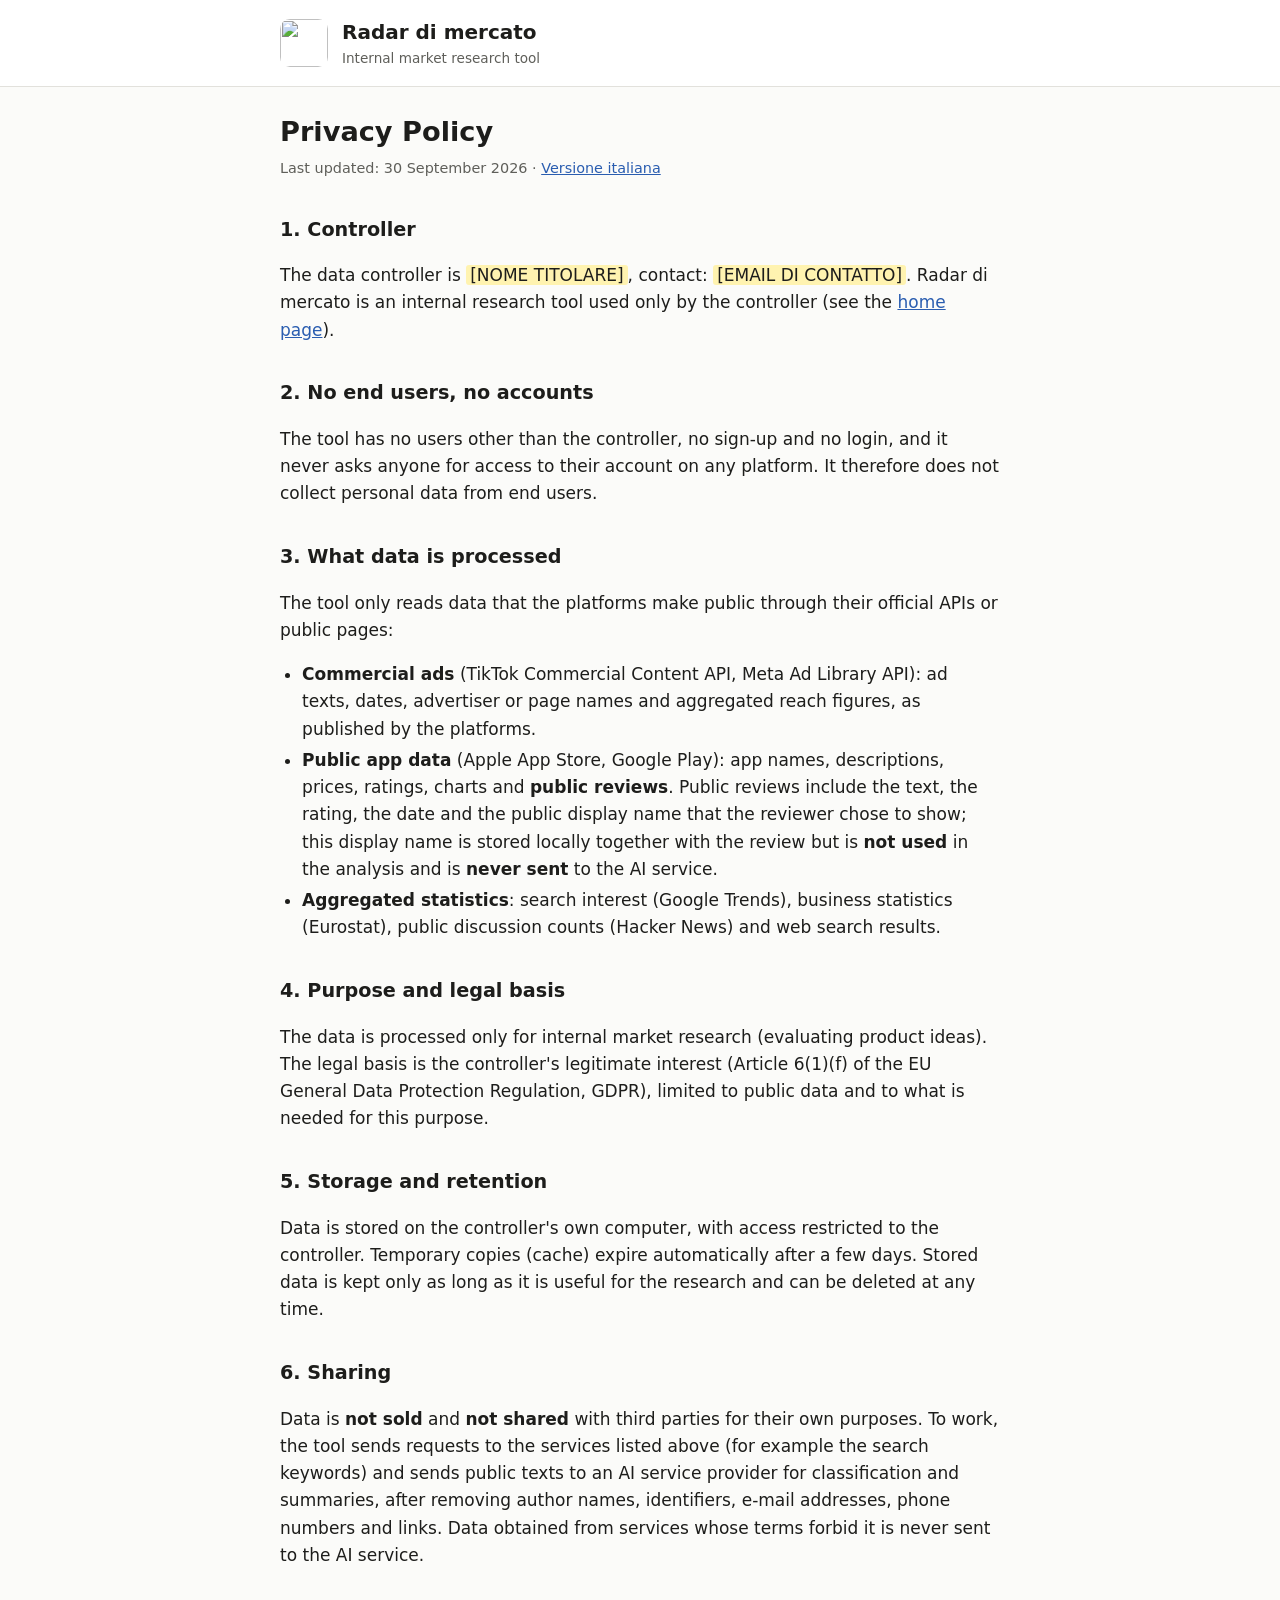
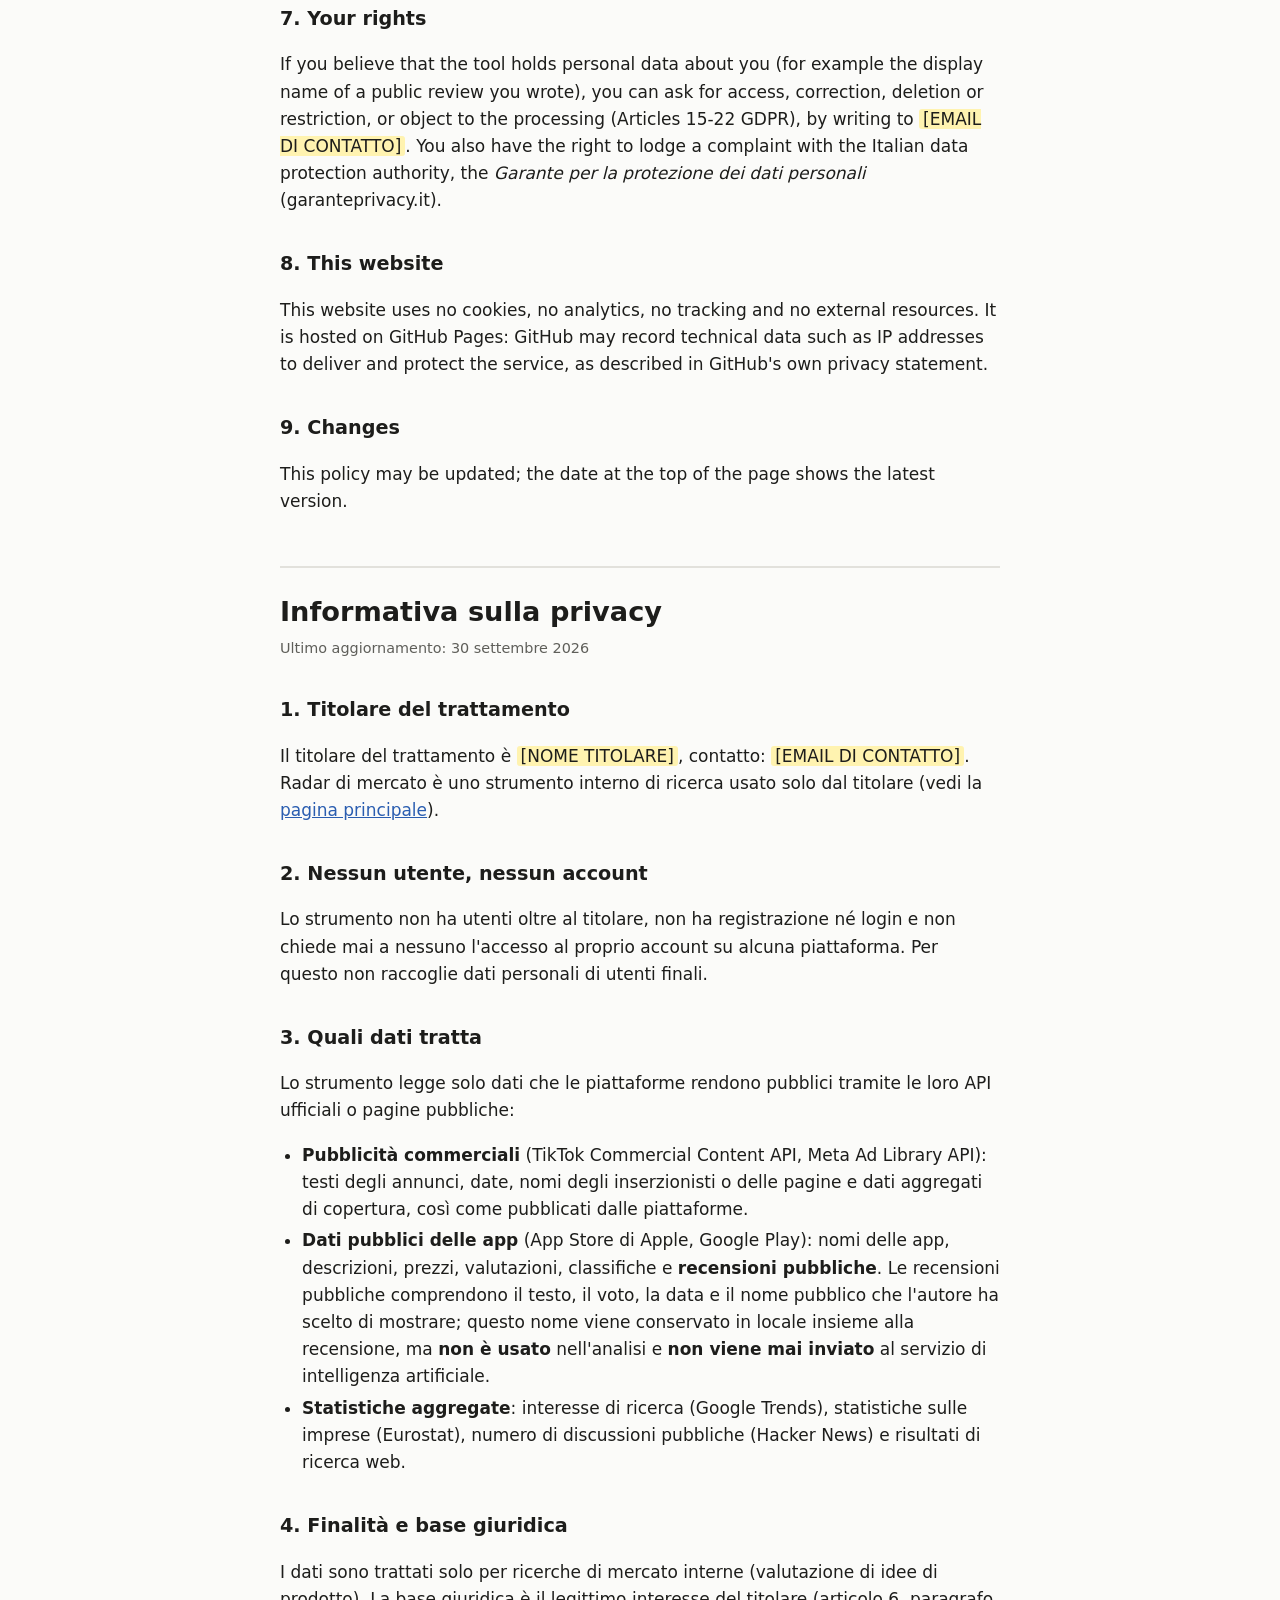
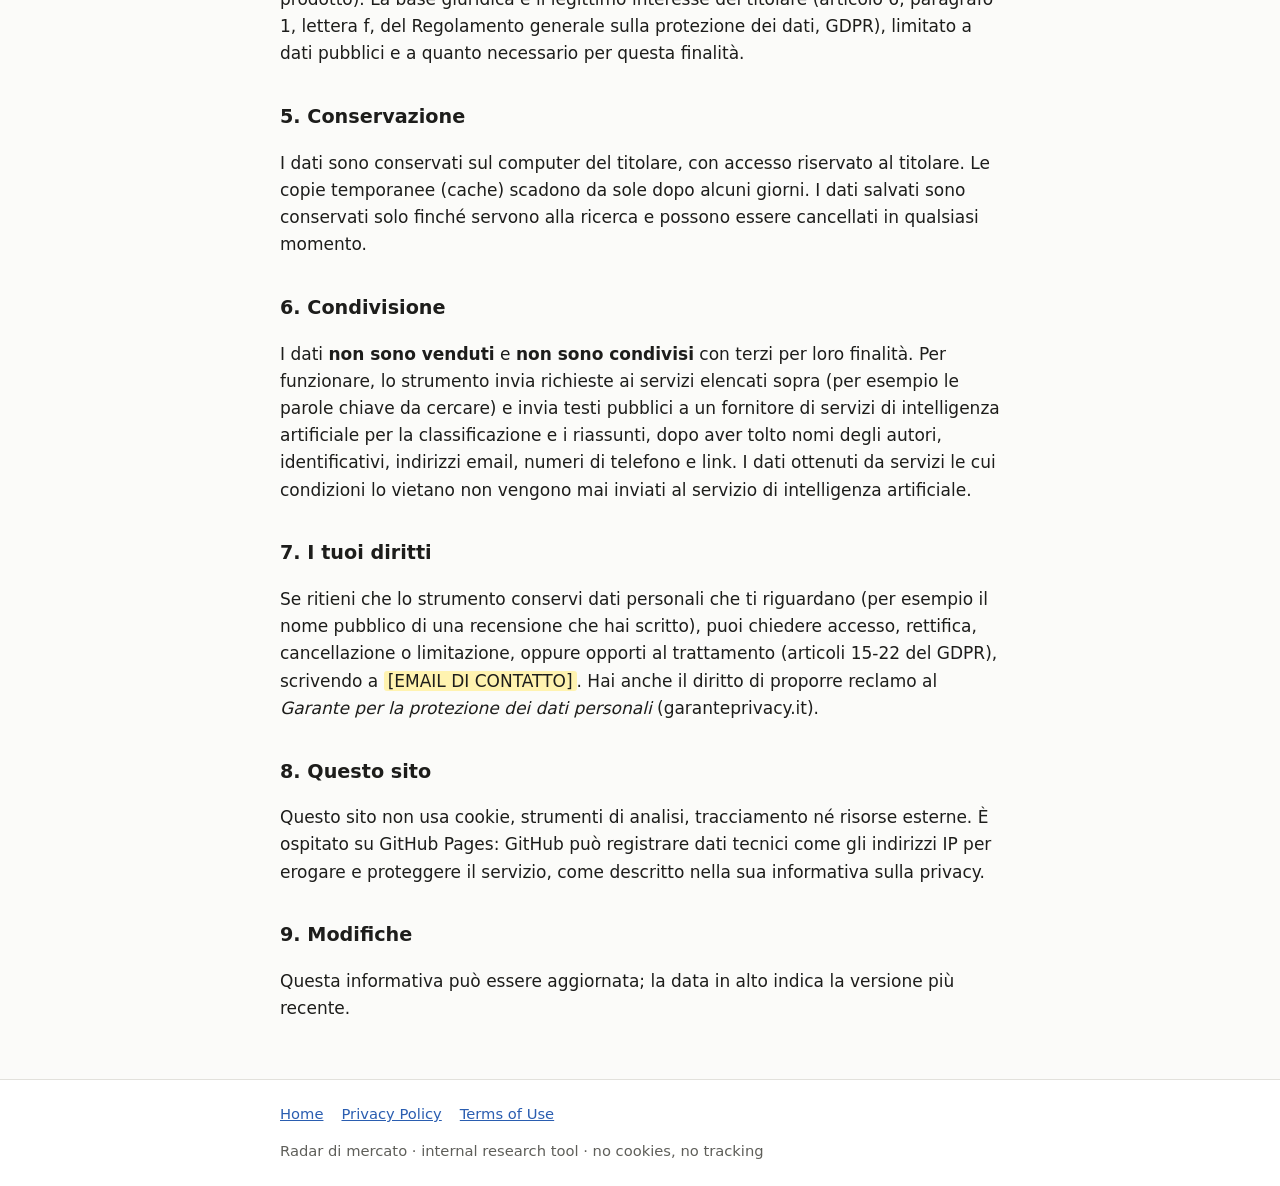
==== privacy.html @ 069d837d "Sito pubblico del progetto Radar di mercato Pagina del progetto, informativa sulla privacy e condizi" ====
<!doctype html>
<html lang="en">
<head>
<meta charset="utf-8">
<meta name="viewport" content="width=device-width, initial-scale=1">
<title>Privacy Policy · Radar di mercato</title>
<meta name="description" content="Privacy Policy of Radar di mercato, an internal market research tool.">
<link rel="stylesheet" href="style.css">
<link rel="icon" href="icon.png">
</head>
<body>
<header class="site">
  <div class="wrap">
    <img src="icon.png" alt="" width="48" height="48">
    <a class="name" href="index.html">Radar di mercato<span class="tag">Internal market research tool</span></a>
  </div>
</header>

<main class="wrap">
  <h1>Privacy Policy</h1>
  <p class="updated">Last updated: 30 September 2026 · <a href="#it">Versione italiana</a></p>

  <h2>1. Controller</h2>
  <p>The data controller is <span class="placeholder">[NOME TITOLARE]</span>, contact: <span class="placeholder">[EMAIL DI CONTATTO]</span>.
  Radar di mercato is an internal research tool used only by the controller (see the <a href="index.html">home page</a>).</p>

  <h2>2. No end users, no accounts</h2>
  <p>The tool has no users other than the controller, no sign-up and no login, and it never asks anyone for access to their
  account on any platform. It therefore does not collect personal data from end users.</p>

  <h2>3. What data is processed</h2>
  <p>The tool only reads data that the platforms make public through their official APIs or public pages:</p>
  <ul>
    <li><strong>Commercial ads</strong> (TikTok Commercial Content API, Meta Ad Library API): ad texts, dates, advertiser or page
      names and aggregated reach figures, as published by the platforms.</li>
    <li><strong>Public app data</strong> (Apple App Store, Google Play): app names, descriptions, prices, ratings, charts and
      <strong>public reviews</strong>. Public reviews include the text, the rating, the date and the public display name that the
      reviewer chose to show; this display name is stored locally together with the review but is <strong>not used</strong> in the
      analysis and is <strong>never sent</strong> to the AI service.</li>
    <li><strong>Aggregated statistics</strong>: search interest (Google Trends), business statistics (Eurostat), public discussion
      counts (Hacker News) and web search results.</li>
  </ul>

  <h2>4. Purpose and legal basis</h2>
  <p>The data is processed only for internal market research (evaluating product ideas). The legal basis is the controller's
  legitimate interest (Article 6(1)(f) of the EU General Data Protection Regulation, GDPR), limited to public data and to what
  is needed for this purpose.</p>

  <h2>5. Storage and retention</h2>
  <p>Data is stored on the controller's own computer, with access restricted to the controller. Temporary copies (cache)
  expire automatically after a few days. Stored data is kept only as long as it is useful for the research and can be deleted
  at any time.</p>

  <h2>6. Sharing</h2>
  <p>Data is <strong>not sold</strong> and <strong>not shared</strong> with third parties for their own purposes. To work, the tool
  sends requests to the services listed above (for example the search keywords) and sends public texts to an AI service
  provider for classification and summaries, after removing author names, identifiers, e-mail addresses, phone numbers and
  links. Data obtained from services whose terms forbid it is never sent to the AI service.</p>

  <h2>7. Your rights</h2>
  <p>If you believe that the tool holds personal data about you (for example the display name of a public review you wrote),
  you can ask for access, correction, deletion or restriction, or object to the processing (Articles 15-22 GDPR), by writing to
  <span class="placeholder">[EMAIL DI CONTATTO]</span>. You also have the right to lodge a complaint with the Italian data
  protection authority, the <em>Garante per la protezione dei dati personali</em> (garanteprivacy.it).</p>

  <h2>8. This website</h2>
  <p>This website uses no cookies, no analytics, no tracking and no external resources. It is hosted on GitHub Pages: GitHub may
  record technical data such as IP addresses to deliver and protect the service, as described in GitHub's own privacy statement.</p>

  <h2>9. Changes</h2>
  <p>This policy may be updated; the date at the top of the page shows the latest version.</p>

  <section class="lang" id="it" lang="it">
    <h1>Informativa sulla privacy</h1>
    <p class="updated">Ultimo aggiornamento: 30 settembre 2026</p>

    <h2>1. Titolare del trattamento</h2>
    <p>Il titolare del trattamento è <span class="placeholder">[NOME TITOLARE]</span>, contatto: <span class="placeholder">[EMAIL DI CONTATTO]</span>.
    Radar di mercato è uno strumento interno di ricerca usato solo dal titolare (vedi la <a href="index.html#it">pagina principale</a>).</p>

    <h2>2. Nessun utente, nessun account</h2>
    <p>Lo strumento non ha utenti oltre al titolare, non ha registrazione né login e non chiede mai a nessuno l'accesso al proprio
    account su alcuna piattaforma. Per questo non raccoglie dati personali di utenti finali.</p>

    <h2>3. Quali dati tratta</h2>
    <p>Lo strumento legge solo dati che le piattaforme rendono pubblici tramite le loro API ufficiali o pagine pubbliche:</p>
    <ul>
      <li><strong>Pubblicità commerciali</strong> (TikTok Commercial Content API, Meta Ad Library API): testi degli annunci, date,
        nomi degli inserzionisti o delle pagine e dati aggregati di copertura, così come pubblicati dalle piattaforme.</li>
      <li><strong>Dati pubblici delle app</strong> (App Store di Apple, Google Play): nomi delle app, descrizioni, prezzi, valutazioni,
        classifiche e <strong>recensioni pubbliche</strong>. Le recensioni pubbliche comprendono il testo, il voto, la data e il nome
        pubblico che l'autore ha scelto di mostrare; questo nome viene conservato in locale insieme alla recensione, ma <strong>non
        è usato</strong> nell'analisi e <strong>non viene mai inviato</strong> al servizio di intelligenza artificiale.</li>
      <li><strong>Statistiche aggregate</strong>: interesse di ricerca (Google Trends), statistiche sulle imprese (Eurostat), numero di
        discussioni pubbliche (Hacker News) e risultati di ricerca web.</li>
    </ul>

    <h2>4. Finalità e base giuridica</h2>
    <p>I dati sono trattati solo per ricerche di mercato interne (valutazione di idee di prodotto). La base giuridica è il legittimo
    interesse del titolare (articolo 6, paragrafo 1, lettera f, del Regolamento generale sulla protezione dei dati, GDPR), limitato
    a dati pubblici e a quanto necessario per questa finalità.</p>

    <h2>5. Conservazione</h2>
    <p>I dati sono conservati sul computer del titolare, con accesso riservato al titolare. Le copie temporanee (cache) scadono da
    sole dopo alcuni giorni. I dati salvati sono conservati solo finché servono alla ricerca e possono essere cancellati in
    qualsiasi momento.</p>

    <h2>6. Condivisione</h2>
    <p>I dati <strong>non sono venduti</strong> e <strong>non sono condivisi</strong> con terzi per loro finalità. Per funzionare,
    lo strumento invia richieste ai servizi elencati sopra (per esempio le parole chiave da cercare) e invia testi pubblici a un
    fornitore di servizi di intelligenza artificiale per la classificazione e i riassunti, dopo aver tolto nomi degli autori,
    identificativi, indirizzi email, numeri di telefono e link. I dati ottenuti da servizi le cui condizioni lo vietano non vengono
    mai inviati al servizio di intelligenza artificiale.</p>

    <h2>7. I tuoi diritti</h2>
    <p>Se ritieni che lo strumento conservi dati personali che ti riguardano (per esempio il nome pubblico di una recensione che hai
    scritto), puoi chiedere accesso, rettifica, cancellazione o limitazione, oppure opporti al trattamento (articoli 15-22 del
    GDPR), scrivendo a <span class="placeholder">[EMAIL DI CONTATTO]</span>. Hai anche il diritto di proporre reclamo al
    <em>Garante per la protezione dei dati personali</em> (garanteprivacy.it).</p>

    <h2>8. Questo sito</h2>
    <p>Questo sito non usa cookie, strumenti di analisi, tracciamento né risorse esterne. È ospitato su GitHub Pages: GitHub può
    registrare dati tecnici come gli indirizzi IP per erogare e proteggere il servizio, come descritto nella sua informativa sulla privacy.</p>

    <h2>9. Modifiche</h2>
    <p>Questa informativa può essere aggiornata; la data in alto indica la versione più recente.</p>
  </section>
</main>

<footer class="site">
  <div class="wrap">
    <nav><a href="index.html">Home</a><a href="privacy.html">Privacy Policy</a><a href="terms.html">Terms of Use</a></nav>
    <p>Radar di mercato · internal research tool · no cookies, no tracking</p>
  </div>
</footer>
</body>
</html>
---- style.css ----
/* Radar di mercato: foglio di stile unico, nessuna risorsa esterna */
:root {
  --text: #1d1d1b;
  --muted: #5f5f5a;
  --bg: #fbfbf9;
  --card: #ffffff;
  --line: #e2e1dc;
  --accent: #2a5db0;
}
@media (prefers-color-scheme: dark) {
  :root {
    --text: #ecebe6;
    --muted: #a9a8a1;
    --bg: #161615;
    --card: #1f1f1d;
    --line: #34332f;
    --accent: #8db3f0;
  }
}
* { box-sizing: border-box; }
html { -webkit-text-size-adjust: 100%; }
body {
  margin: 0;
  background: var(--bg);
  color: var(--text);
  font: 17px/1.6 system-ui, -apple-system, "Segoe UI", Roboto, "Helvetica Neue", Arial, sans-serif;
}
a { color: var(--accent); }
.wrap { max-width: 760px; margin: 0 auto; padding: 0 20px; }
header.site { border-bottom: 1px solid var(--line); background: var(--card); }
header.site .wrap { display: flex; align-items: center; gap: 14px; padding-top: 16px; padding-bottom: 16px; }
header.site img { width: 48px; height: 48px; border-radius: 10px; flex: none; }
header.site .name { font-size: 1.25rem; font-weight: 700; text-decoration: none; color: var(--text); }
header.site .tag { display: block; font-size: .85rem; color: var(--muted); font-weight: 400; }
main.wrap { padding-top: 28px; padding-bottom: 40px; }
h1 { font-size: 1.7rem; line-height: 1.25; margin: 0 0 .3em; }
h2 { font-size: 1.2rem; margin: 1.8em 0 .4em; }
.updated { color: var(--muted); font-size: .9rem; margin: 0 0 1.6em; }
.lang { margin-top: 3em; padding-top: 1.6em; border-top: 2px solid var(--line); }
.note { background: var(--card); border: 1px solid var(--line); border-radius: 10px; padding: 14px 16px; }
.placeholder { background: #fff3b0; color: #1d1d1b; padding: 0 4px; border-radius: 3px; }
ul { padding-left: 1.3em; }
li { margin: .25em 0; }
footer.site { border-top: 1px solid var(--line); background: var(--card); font-size: .92rem; }
footer.site .wrap { padding-top: 18px; padding-bottom: 24px; }
footer.site nav a { margin-right: 18px; display: inline-block; padding: 4px 0; }
footer.site p { color: var(--muted); margin: .6em 0 0; }
@media (max-width: 480px) {
  body { font-size: 16px; }
  h1 { font-size: 1.45rem; }
}
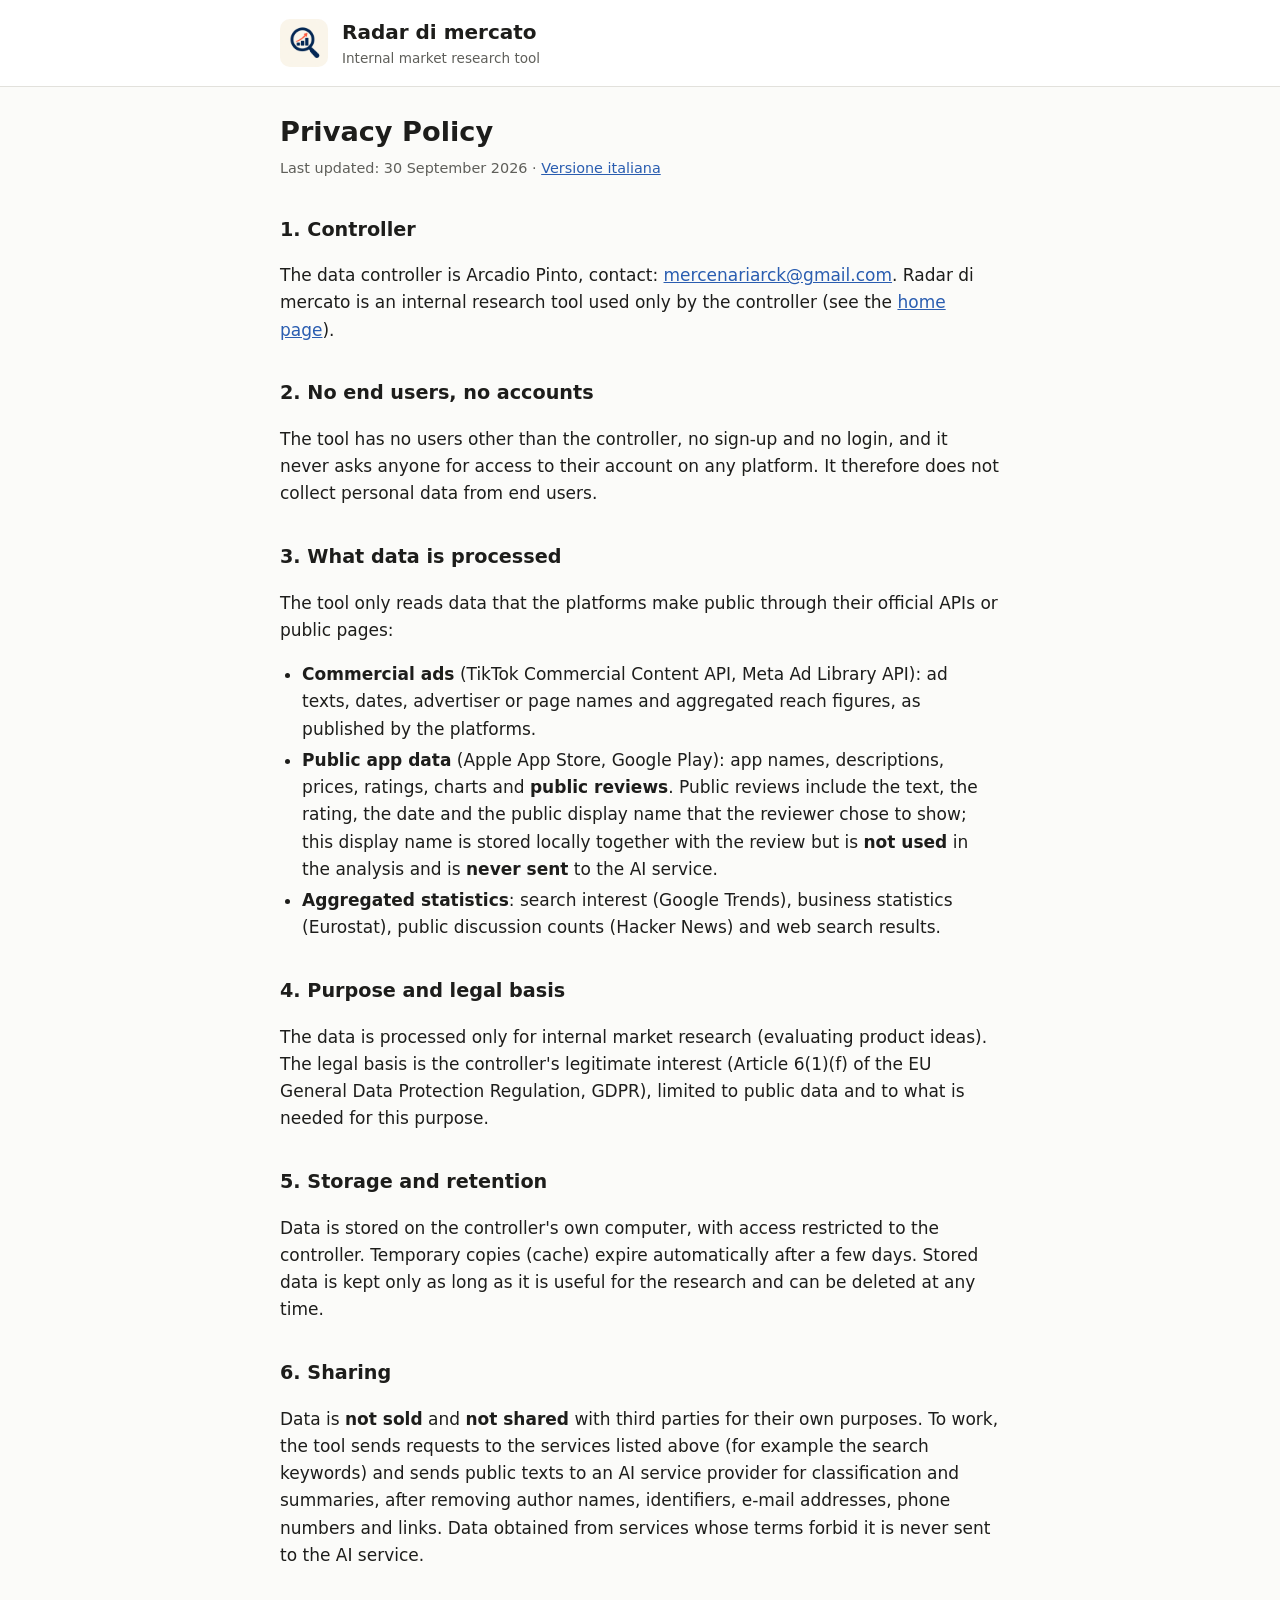
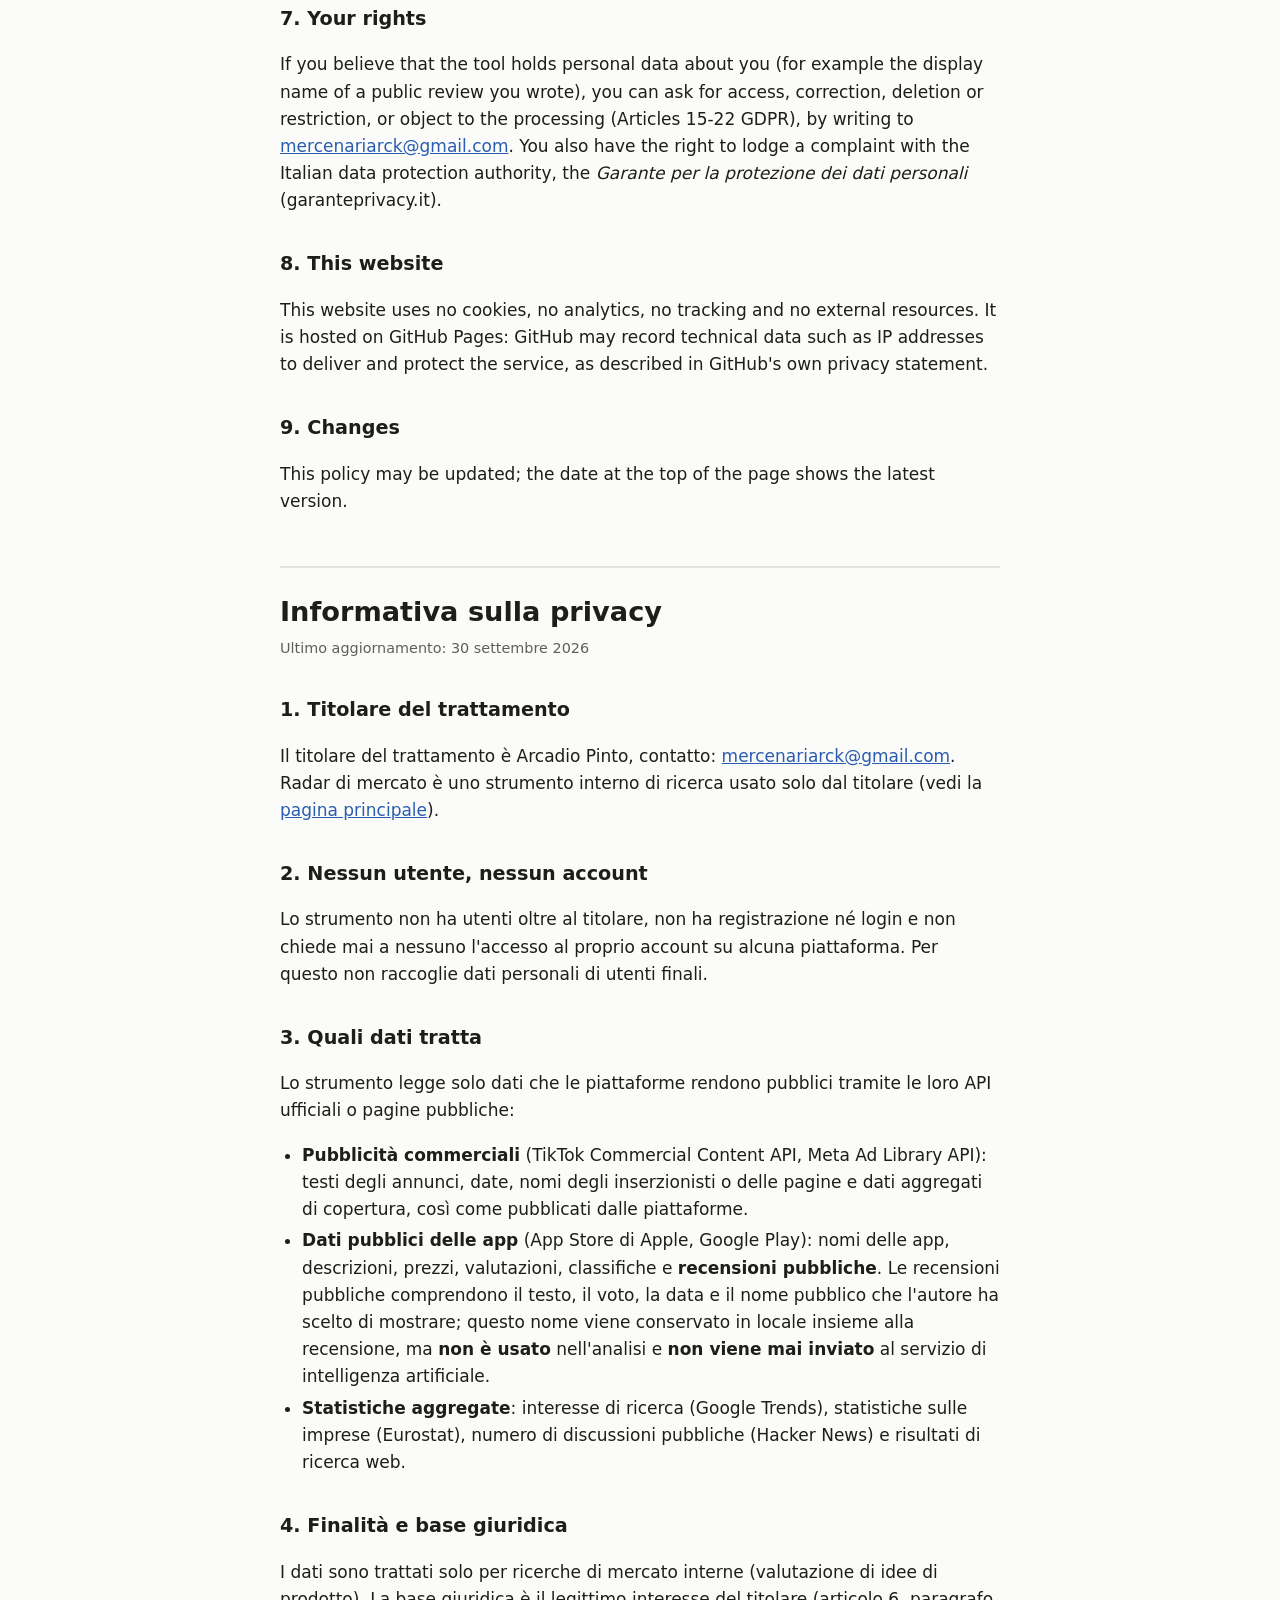
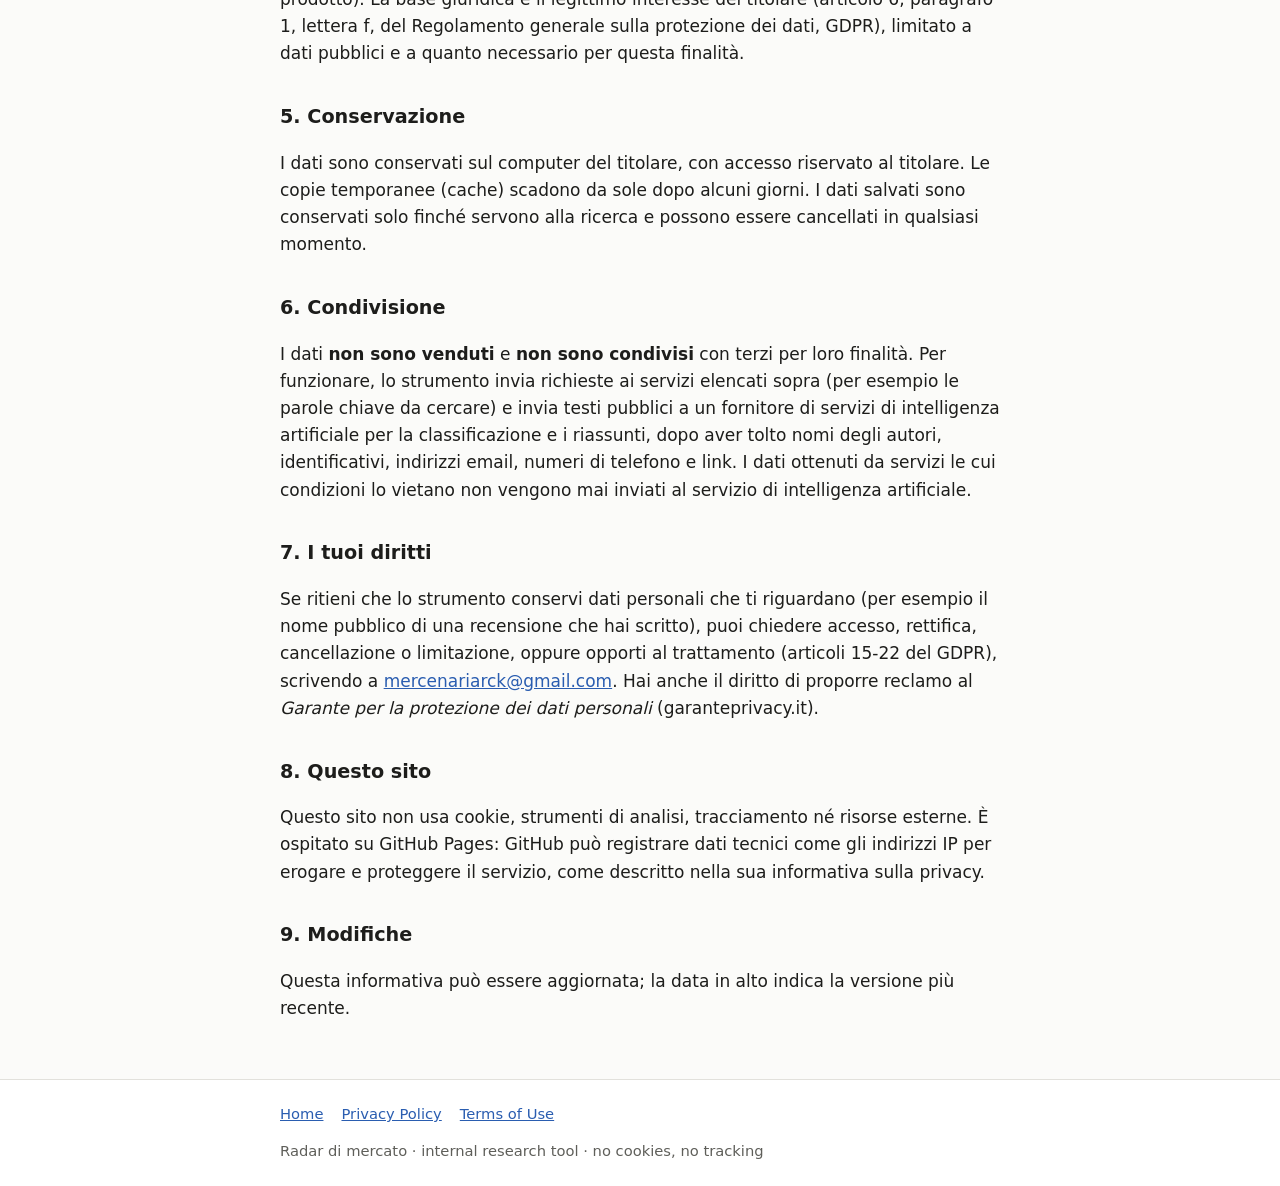
==== commit 8edaadcd: "Titolare, contatto e icona Co-Authored-By: Claude Opus 5.5 (1M context) <noreply@anthropic.com>" ====
--- a/privacy.html
+++ b/privacy.html
@@ -21,7 +21,7 @@
   <p class="updated">Last updated: 30 September 2026 · <a href="#it">Versione italiana</a></p>
 
   <h2>1. Controller</h2>
-  <p>The data controller is <span class="placeholder">[NOME TITOLARE]</span>, contact: <span class="placeholder">[EMAIL DI CONTATTO]</span>.
+  <p>The data controller is Arcadio Pinto, contact: <a href="mailto:mercenariarck@gmail.com">mercenariarck@gmail.com</a>.
   Radar di mercato is an internal research tool used only by the controller (see the <a href="index.html">home page</a>).</p>
 
   <h2>2. No end users, no accounts</h2>
@@ -60,7 +60,7 @@
   <h2>7. Your rights</h2>
   <p>If you believe that the tool holds personal data about you (for example the display name of a public review you wrote),
   you can ask for access, correction, deletion or restriction, or object to the processing (Articles 15-22 GDPR), by writing to
-  <span class="placeholder">[EMAIL DI CONTATTO]</span>. You also have the right to lodge a complaint with the Italian data
+  <a href="mailto:mercenariarck@gmail.com">mercenariarck@gmail.com</a>. You also have the right to lodge a complaint with the Italian data
   protection authority, the <em>Garante per la protezione dei dati personali</em> (garanteprivacy.it).</p>
 
   <h2>8. This website</h2>
@@ -75,7 +75,7 @@
     <p class="updated">Ultimo aggiornamento: 30 settembre 2026</p>
 
     <h2>1. Titolare del trattamento</h2>
-    <p>Il titolare del trattamento è <span class="placeholder">[NOME TITOLARE]</span>, contatto: <span class="placeholder">[EMAIL DI CONTATTO]</span>.
+    <p>Il titolare del trattamento è Arcadio Pinto, contatto: <a href="mailto:mercenariarck@gmail.com">mercenariarck@gmail.com</a>.
     Radar di mercato è uno strumento interno di ricerca usato solo dal titolare (vedi la <a href="index.html#it">pagina principale</a>).</p>
 
     <h2>2. Nessun utente, nessun account</h2>
@@ -115,7 +115,7 @@
     <h2>7. I tuoi diritti</h2>
     <p>Se ritieni che lo strumento conservi dati personali che ti riguardano (per esempio il nome pubblico di una recensione che hai
     scritto), puoi chiedere accesso, rettifica, cancellazione o limitazione, oppure opporti al trattamento (articoli 15-22 del
-    GDPR), scrivendo a <span class="placeholder">[EMAIL DI CONTATTO]</span>. Hai anche il diritto di proporre reclamo al
+    GDPR), scrivendo a <a href="mailto:mercenariarck@gmail.com">mercenariarck@gmail.com</a>. Hai anche il diritto di proporre reclamo al
     <em>Garante per la protezione dei dati personali</em> (garanteprivacy.it).</p>
 
     <h2>8. Questo sito</h2>
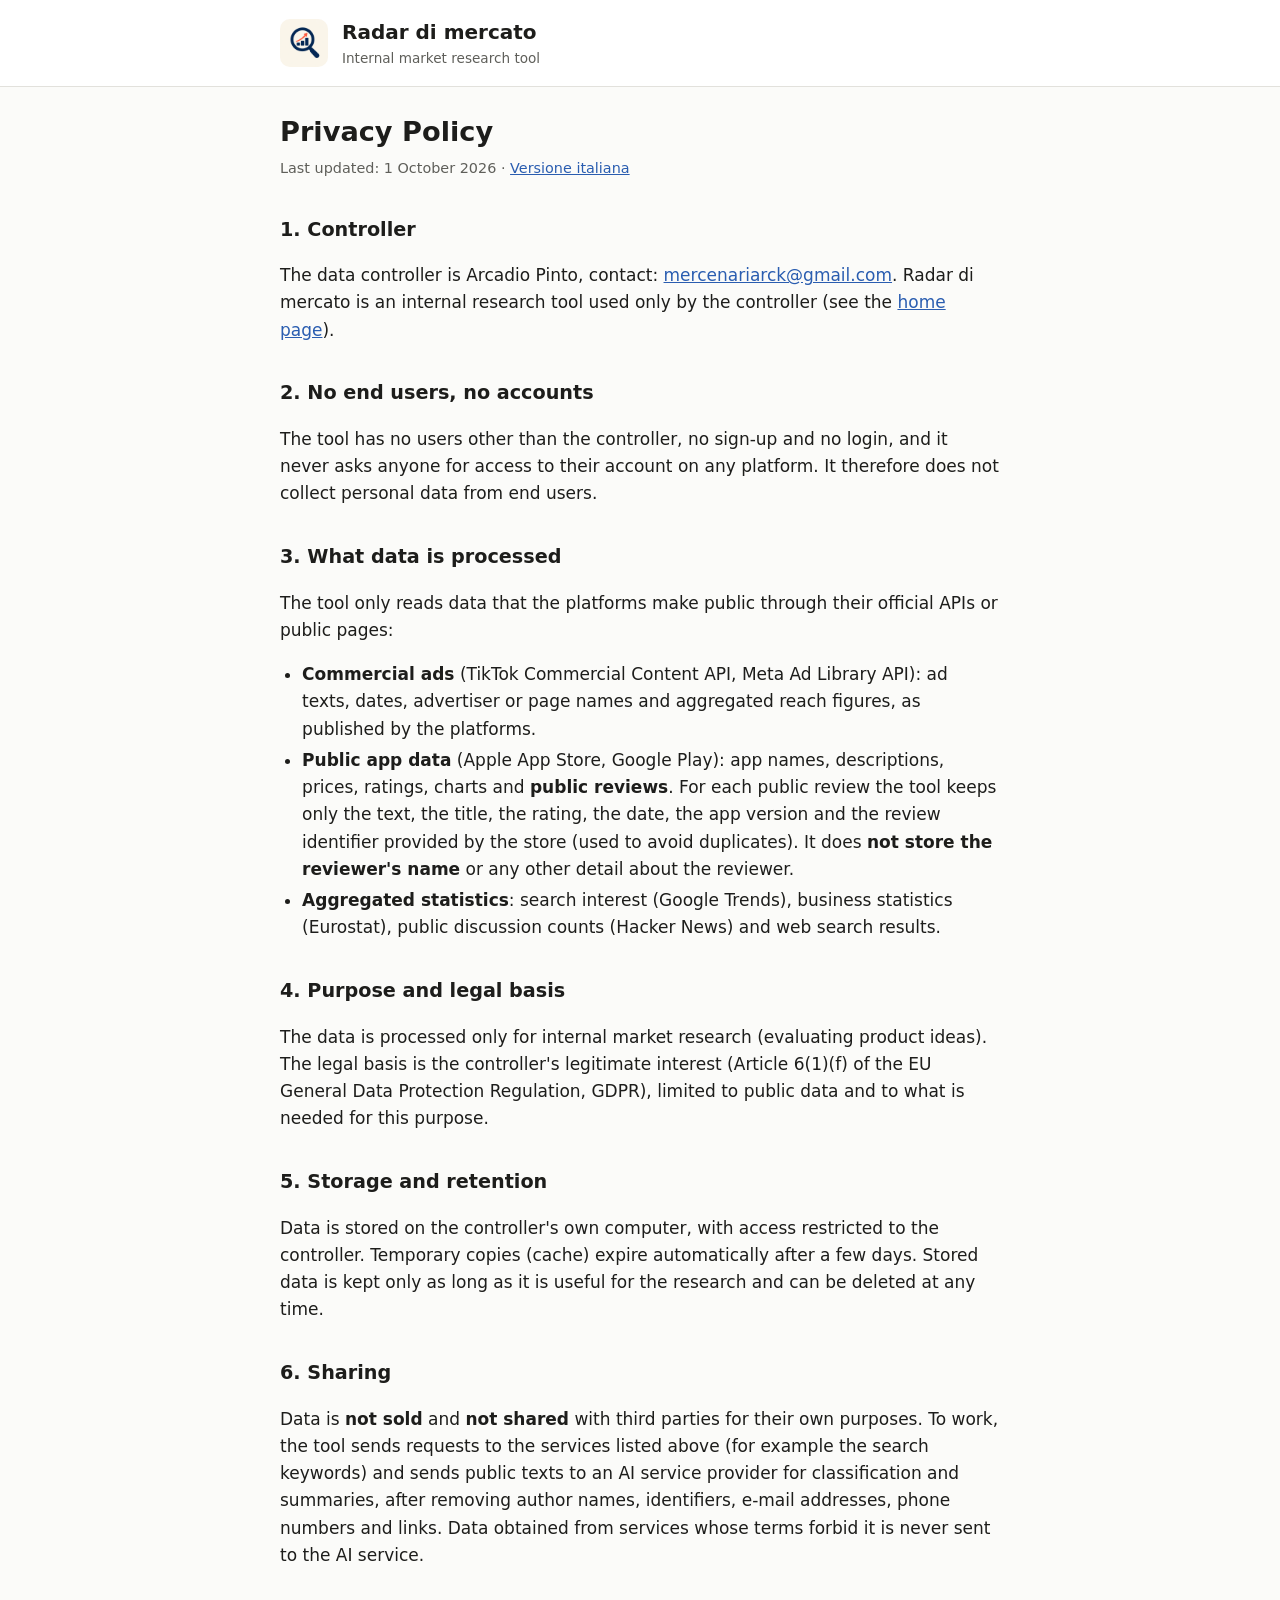
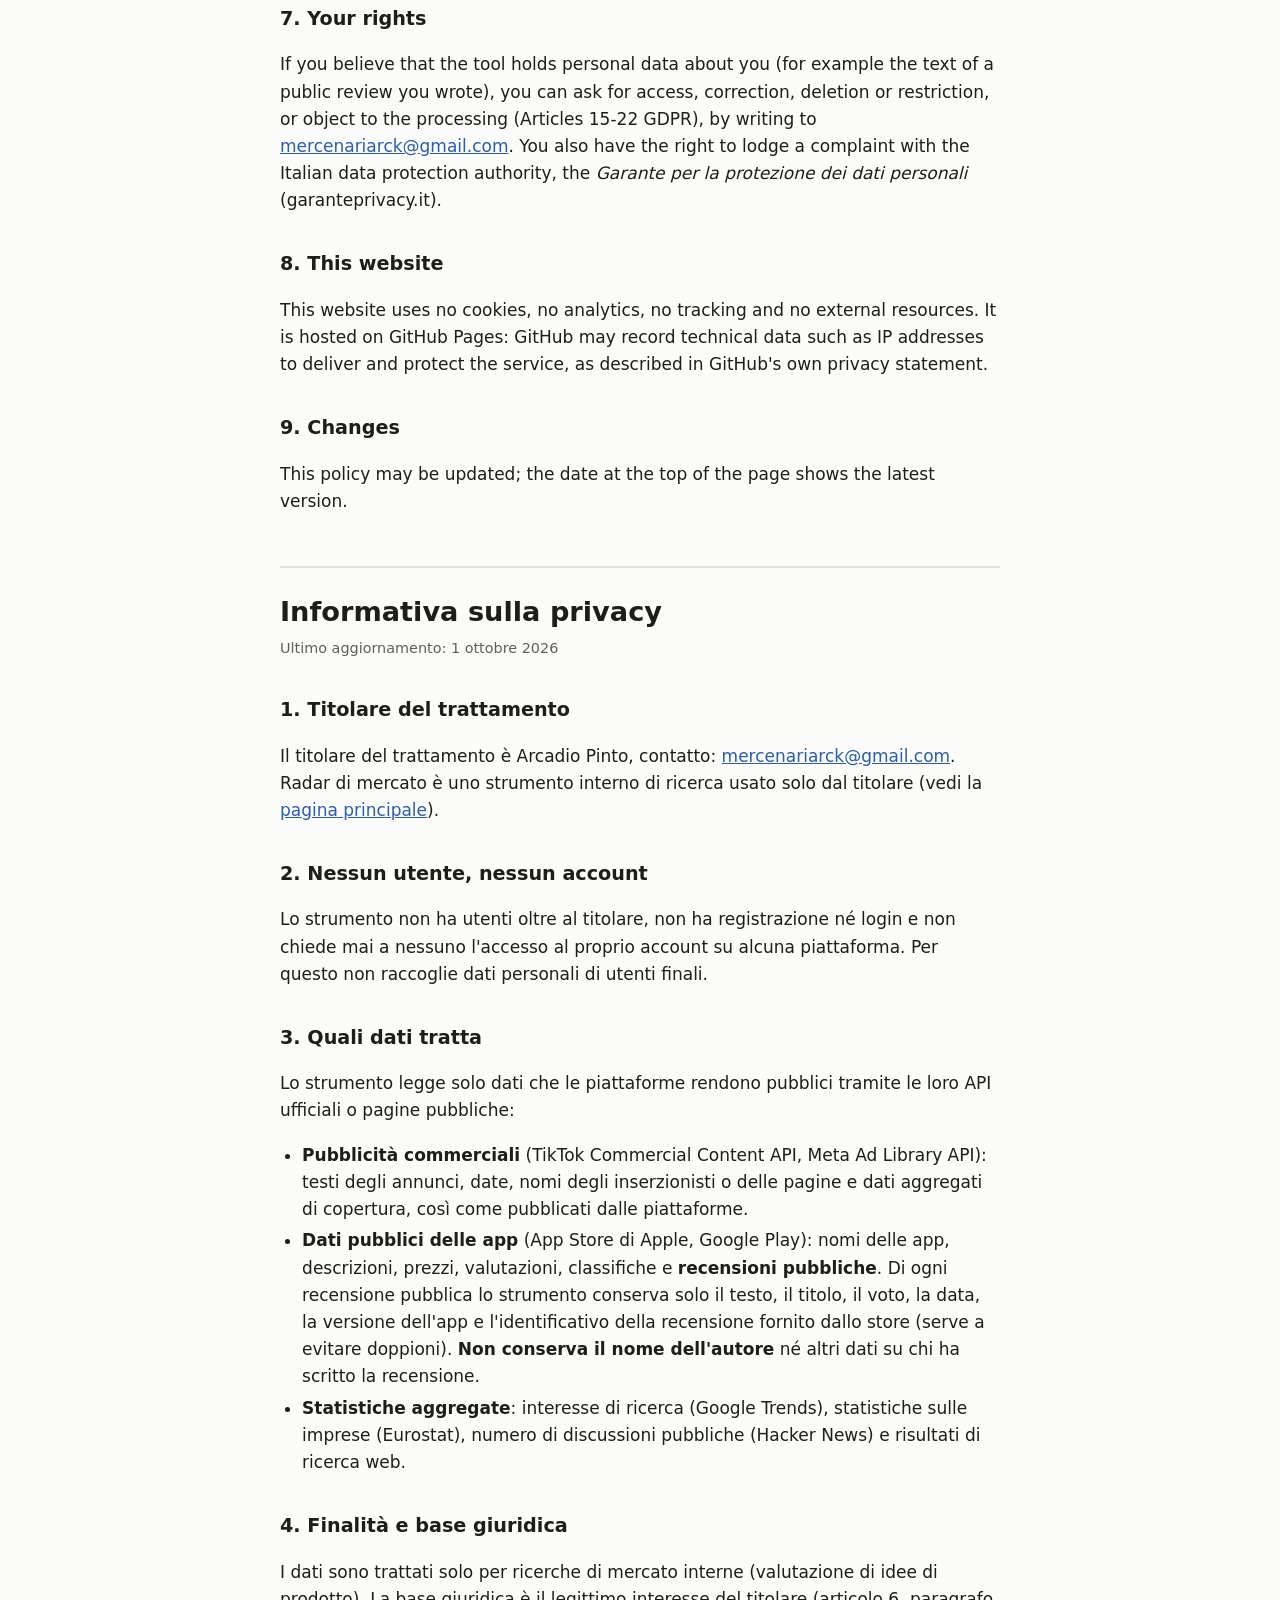
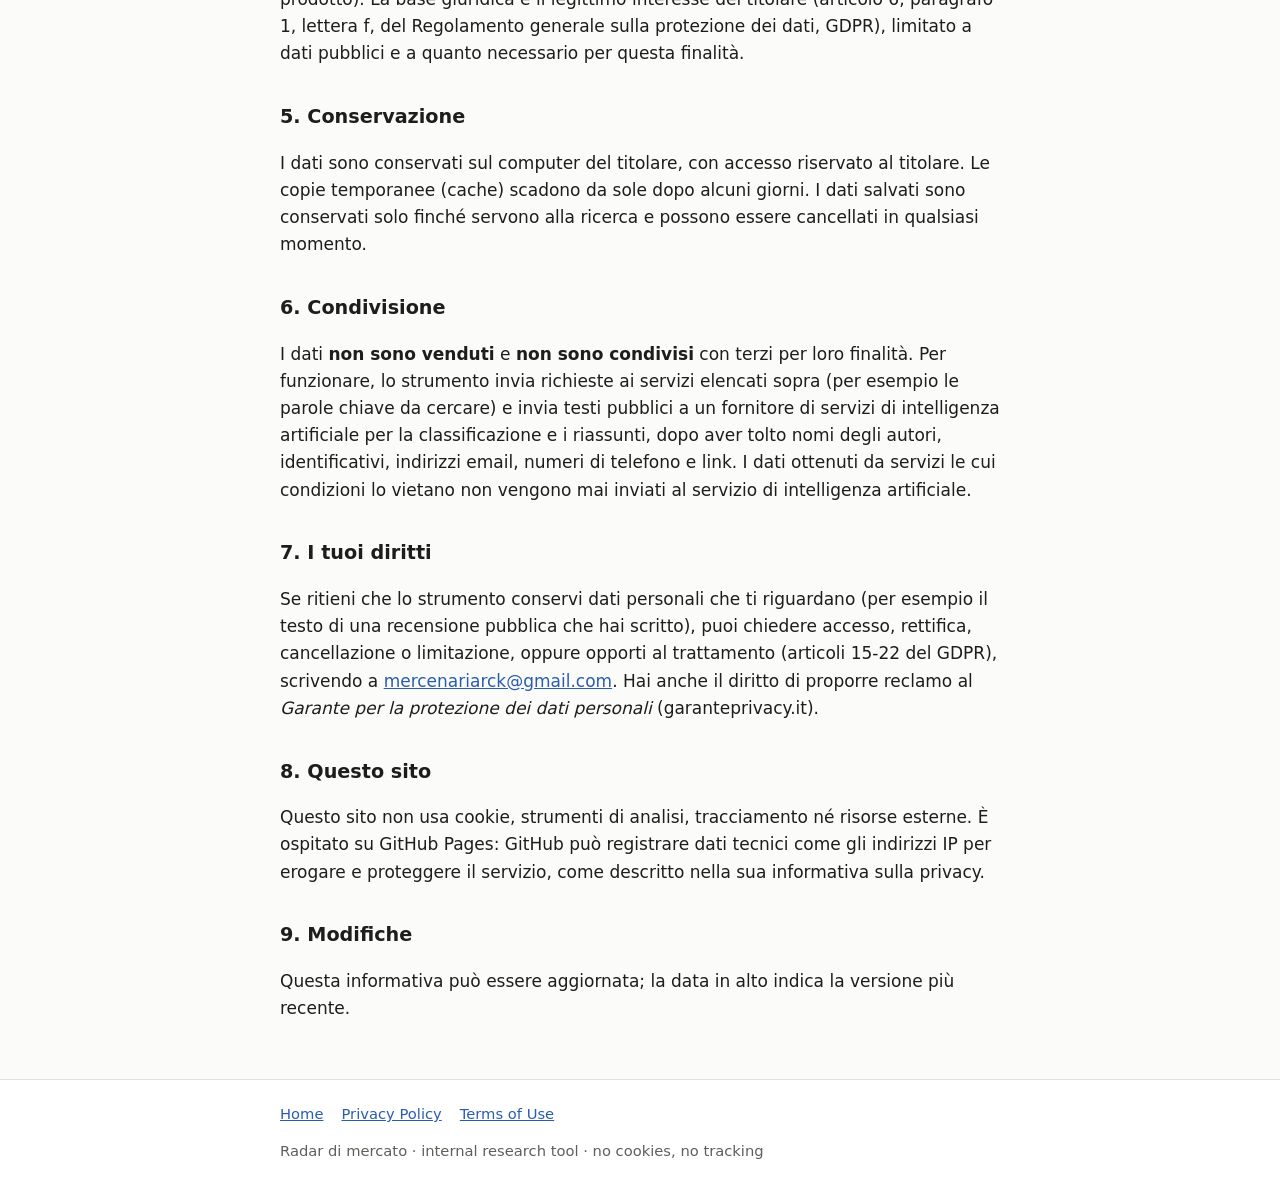
==== commit 304f59ed: "Privacy: il nome dell'autore delle recensioni non viene più conservato Co-Authored-By: Claude Opus 5" ====
--- a/privacy.html
+++ b/privacy.html
@@ -18,7 +18,7 @@
 
 <main class="wrap">
   <h1>Privacy Policy</h1>
-  <p class="updated">Last updated: 30 September 2026 · <a href="#it">Versione italiana</a></p>
+  <p class="updated">Last updated: 1 October 2026 · <a href="#it">Versione italiana</a></p>
 
   <h2>1. Controller</h2>
   <p>The data controller is Arcadio Pinto, contact: <a href="mailto:mercenariarck@gmail.com">mercenariarck@gmail.com</a>.
@@ -34,9 +34,9 @@
     <li><strong>Commercial ads</strong> (TikTok Commercial Content API, Meta Ad Library API): ad texts, dates, advertiser or page
       names and aggregated reach figures, as published by the platforms.</li>
     <li><strong>Public app data</strong> (Apple App Store, Google Play): app names, descriptions, prices, ratings, charts and
-      <strong>public reviews</strong>. Public reviews include the text, the rating, the date and the public display name that the
-      reviewer chose to show; this display name is stored locally together with the review but is <strong>not used</strong> in the
-      analysis and is <strong>never sent</strong> to the AI service.</li>
+      <strong>public reviews</strong>. For each public review the tool keeps only the text, the title, the rating, the date, the app
+      version and the review identifier provided by the store (used to avoid duplicates). It does <strong>not store the reviewer's
+      name</strong> or any other detail about the reviewer.</li>
     <li><strong>Aggregated statistics</strong>: search interest (Google Trends), business statistics (Eurostat), public discussion
       counts (Hacker News) and web search results.</li>
   </ul>
@@ -58,7 +58,7 @@
   links. Data obtained from services whose terms forbid it is never sent to the AI service.</p>
 
   <h2>7. Your rights</h2>
-  <p>If you believe that the tool holds personal data about you (for example the display name of a public review you wrote),
+  <p>If you believe that the tool holds personal data about you (for example the text of a public review you wrote),
   you can ask for access, correction, deletion or restriction, or object to the processing (Articles 15-22 GDPR), by writing to
   <a href="mailto:mercenariarck@gmail.com">mercenariarck@gmail.com</a>. You also have the right to lodge a complaint with the Italian data
   protection authority, the <em>Garante per la protezione dei dati personali</em> (garanteprivacy.it).</p>
@@ -72,7 +72,7 @@
 
   <section class="lang" id="it" lang="it">
     <h1>Informativa sulla privacy</h1>
-    <p class="updated">Ultimo aggiornamento: 30 settembre 2026</p>
+    <p class="updated">Ultimo aggiornamento: 1 ottobre 2026</p>
 
     <h2>1. Titolare del trattamento</h2>
     <p>Il titolare del trattamento è Arcadio Pinto, contatto: <a href="mailto:mercenariarck@gmail.com">mercenariarck@gmail.com</a>.
@@ -88,9 +88,9 @@
       <li><strong>Pubblicità commerciali</strong> (TikTok Commercial Content API, Meta Ad Library API): testi degli annunci, date,
         nomi degli inserzionisti o delle pagine e dati aggregati di copertura, così come pubblicati dalle piattaforme.</li>
       <li><strong>Dati pubblici delle app</strong> (App Store di Apple, Google Play): nomi delle app, descrizioni, prezzi, valutazioni,
-        classifiche e <strong>recensioni pubbliche</strong>. Le recensioni pubbliche comprendono il testo, il voto, la data e il nome
-        pubblico che l'autore ha scelto di mostrare; questo nome viene conservato in locale insieme alla recensione, ma <strong>non
-        è usato</strong> nell'analisi e <strong>non viene mai inviato</strong> al servizio di intelligenza artificiale.</li>
+        classifiche e <strong>recensioni pubbliche</strong>. Di ogni recensione pubblica lo strumento conserva solo il testo, il titolo,
+        il voto, la data, la versione dell'app e l'identificativo della recensione fornito dallo store (serve a evitare doppioni).
+        <strong>Non conserva il nome dell'autore</strong> né altri dati su chi ha scritto la recensione.</li>
       <li><strong>Statistiche aggregate</strong>: interesse di ricerca (Google Trends), statistiche sulle imprese (Eurostat), numero di
         discussioni pubbliche (Hacker News) e risultati di ricerca web.</li>
     </ul>
@@ -113,7 +113,7 @@
     mai inviati al servizio di intelligenza artificiale.</p>
 
     <h2>7. I tuoi diritti</h2>
-    <p>Se ritieni che lo strumento conservi dati personali che ti riguardano (per esempio il nome pubblico di una recensione che hai
+    <p>Se ritieni che lo strumento conservi dati personali che ti riguardano (per esempio il testo di una recensione pubblica che hai
     scritto), puoi chiedere accesso, rettifica, cancellazione o limitazione, oppure opporti al trattamento (articoli 15-22 del
     GDPR), scrivendo a <a href="mailto:mercenariarck@gmail.com">mercenariarck@gmail.com</a>. Hai anche il diritto di proporre reclamo al
     <em>Garante per la protezione dei dati personali</em> (garanteprivacy.it).</p>
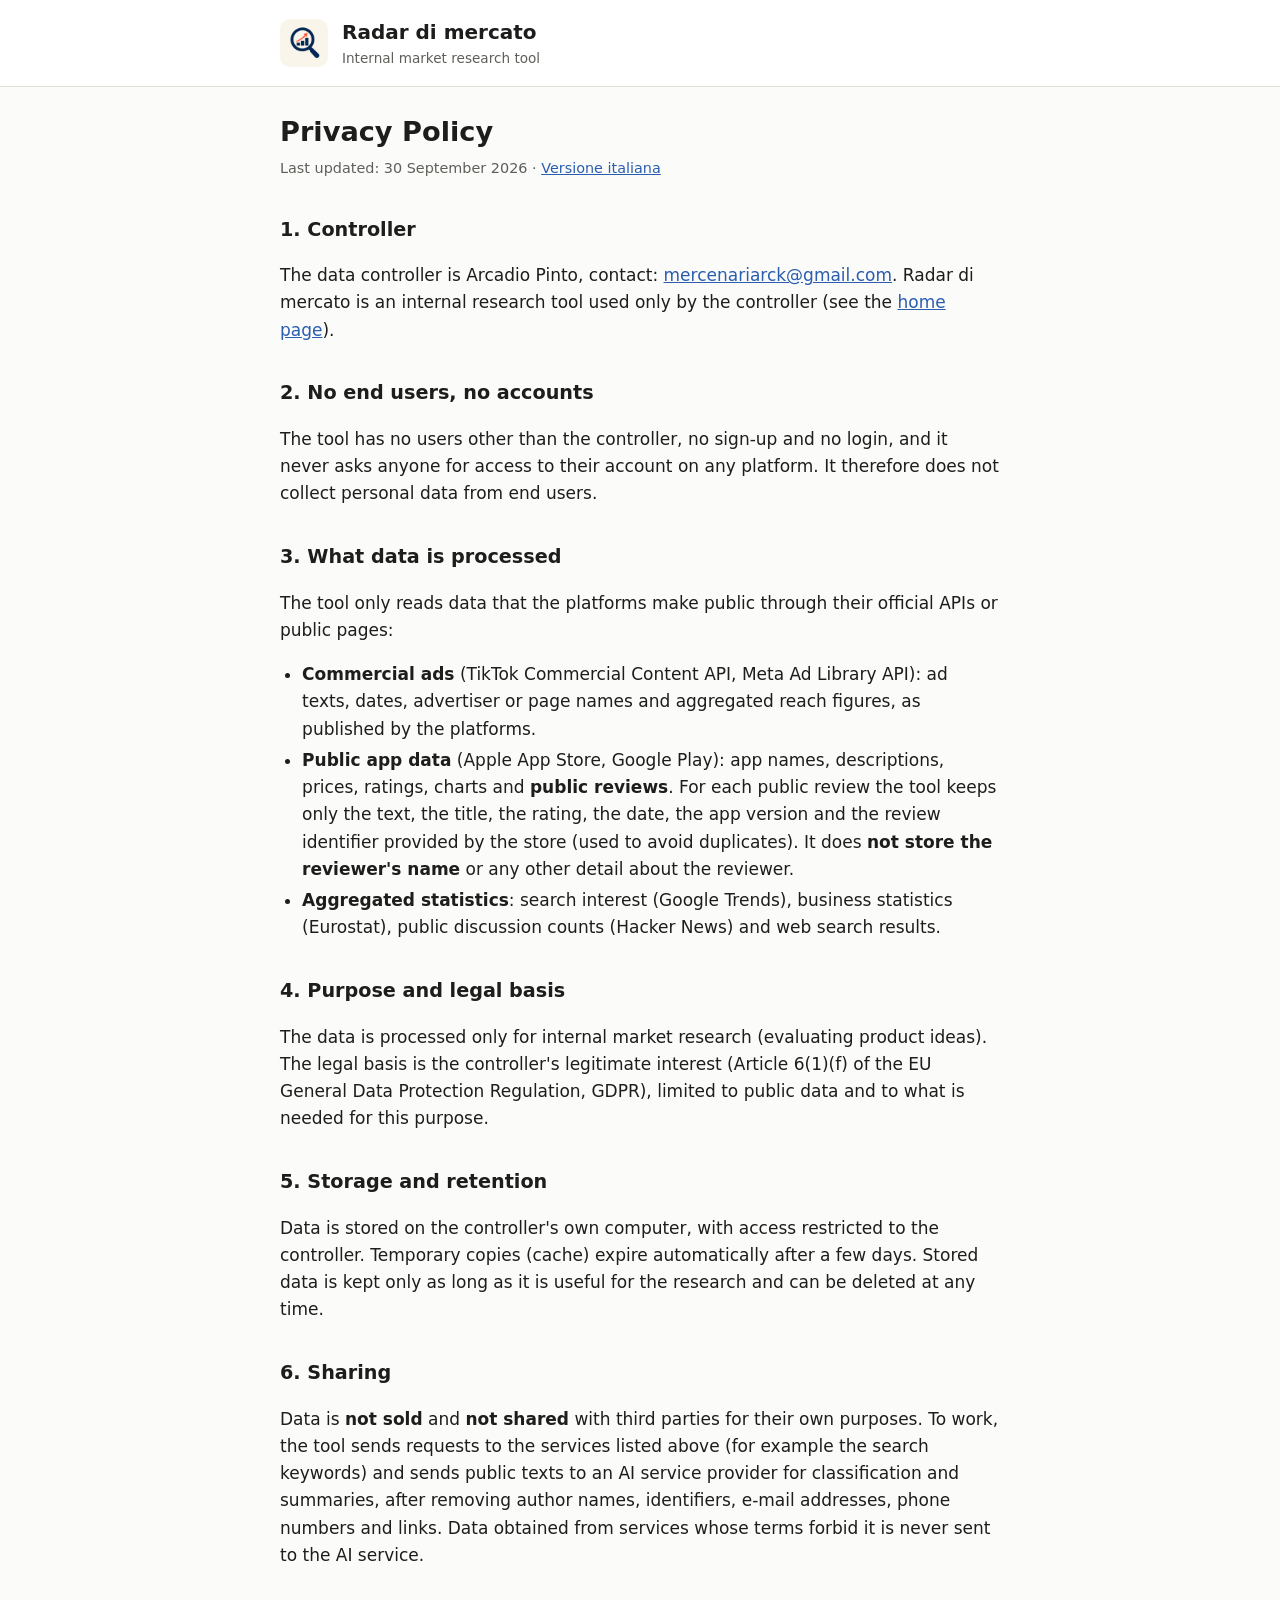
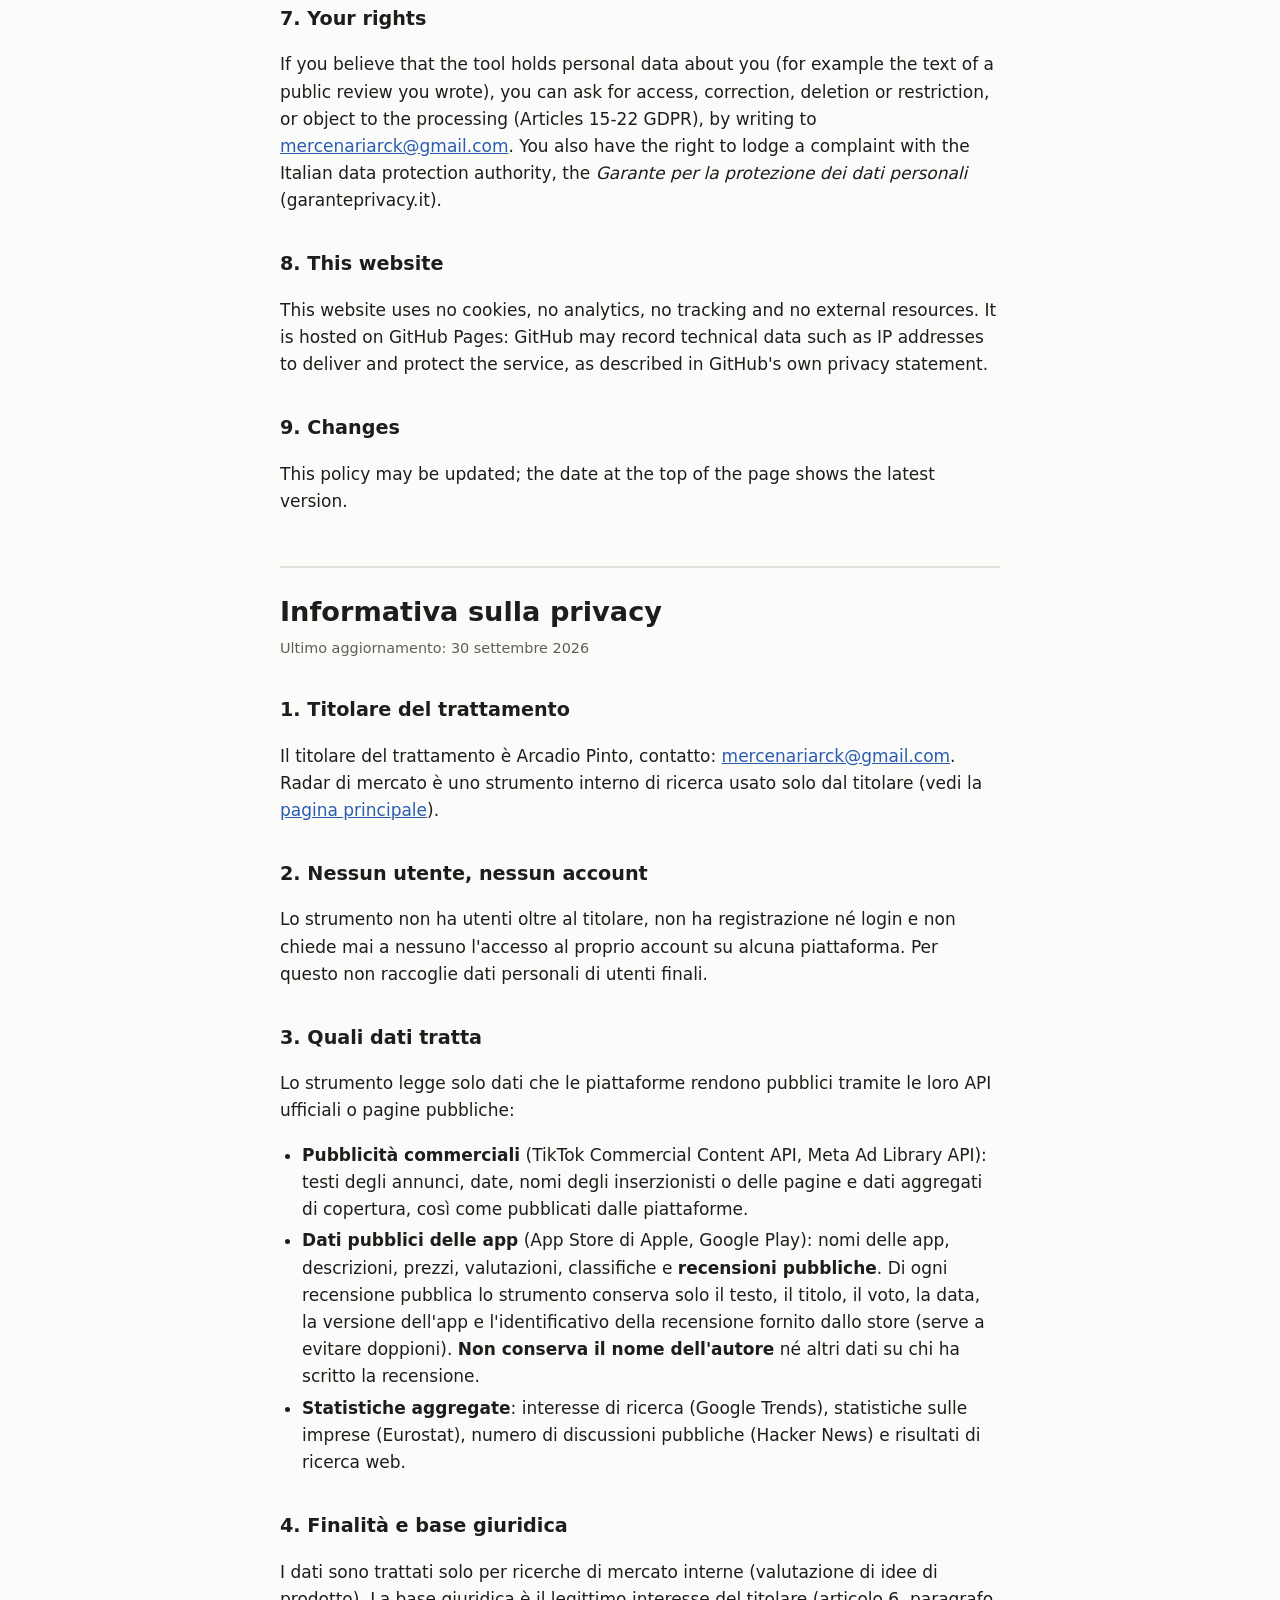
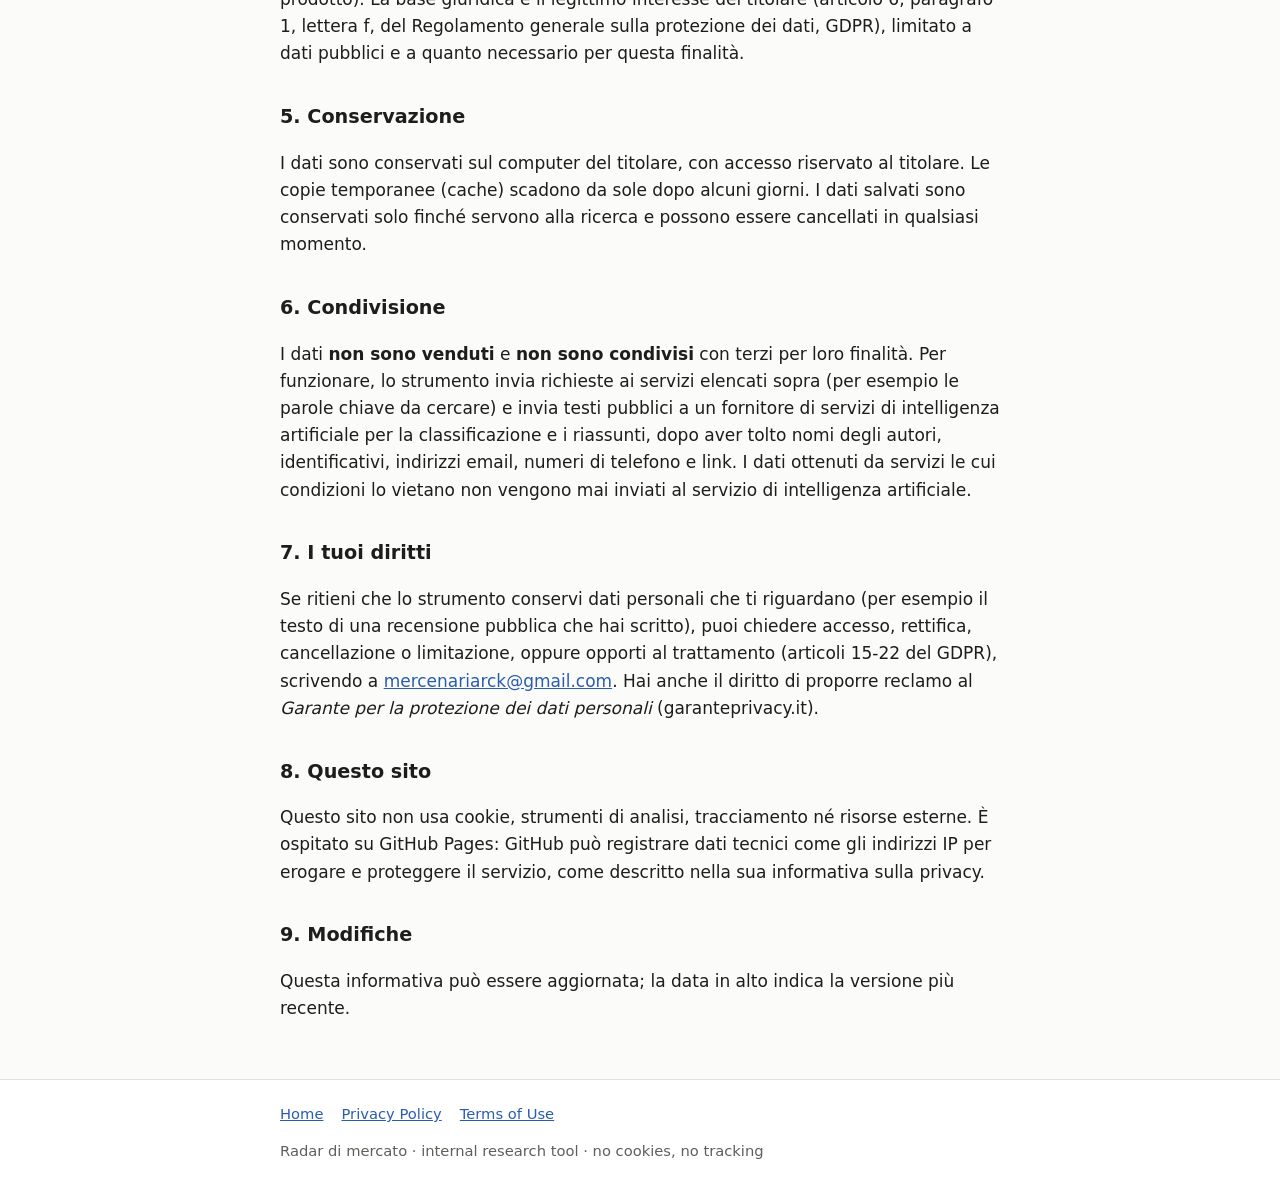
==== commit 59152016: "Privacy: data di aggiornamento corretta Co-Authored-By: Claude Opus 5.5 (1M context) <noreply@anthro" ====
--- a/privacy.html
+++ b/privacy.html
@@ -18,7 +18,7 @@
 
 <main class="wrap">
   <h1>Privacy Policy</h1>
-  <p class="updated">Last updated: 1 October 2026 · <a href="#it">Versione italiana</a></p>
+  <p class="updated">Last updated: 30 September 2026 · <a href="#it">Versione italiana</a></p>
 
   <h2>1. Controller</h2>
   <p>The data controller is Arcadio Pinto, contact: <a href="mailto:mercenariarck@gmail.com">mercenariarck@gmail.com</a>.
@@ -72,7 +72,7 @@
 
   <section class="lang" id="it" lang="it">
     <h1>Informativa sulla privacy</h1>
-    <p class="updated">Ultimo aggiornamento: 1 ottobre 2026</p>
+    <p class="updated">Ultimo aggiornamento: 30 settembre 2026</p>
 
     <h2>1. Titolare del trattamento</h2>
     <p>Il titolare del trattamento è Arcadio Pinto, contatto: <a href="mailto:mercenariarck@gmail.com">mercenariarck@gmail.com</a>.
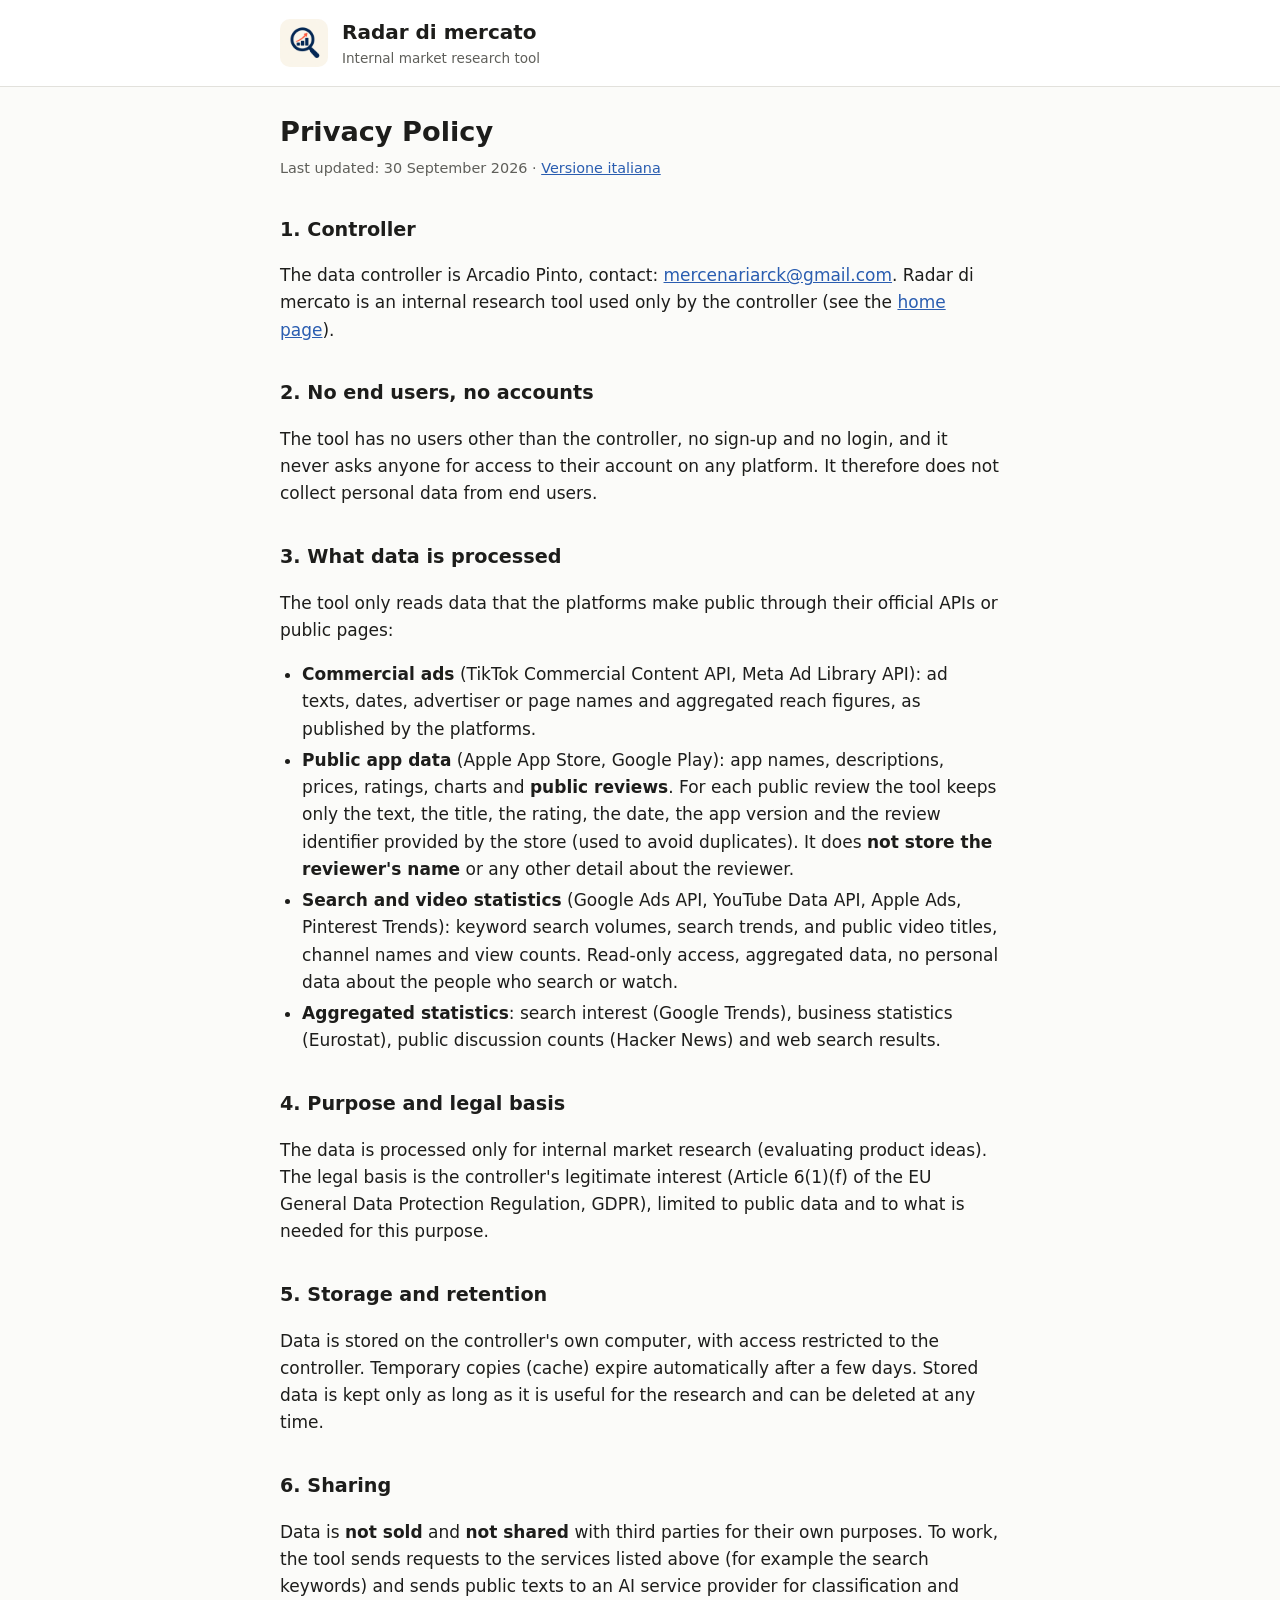
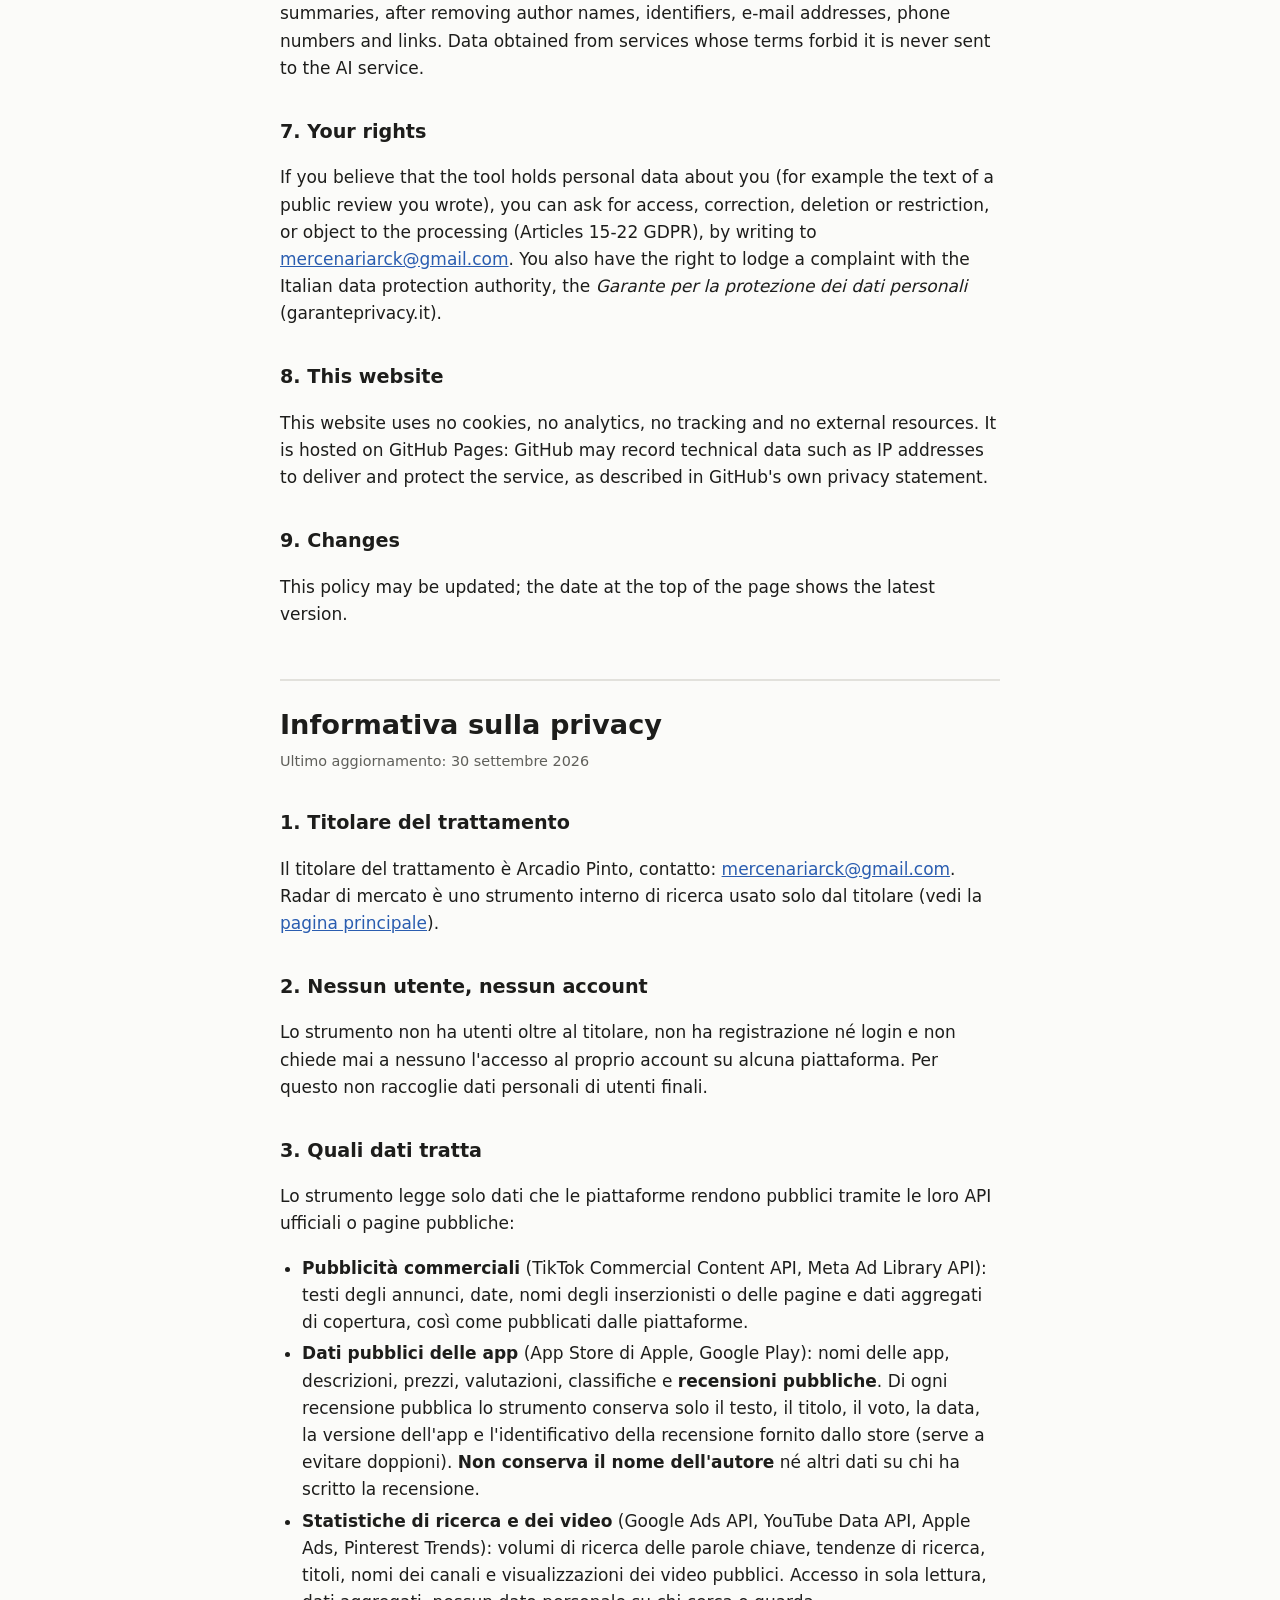
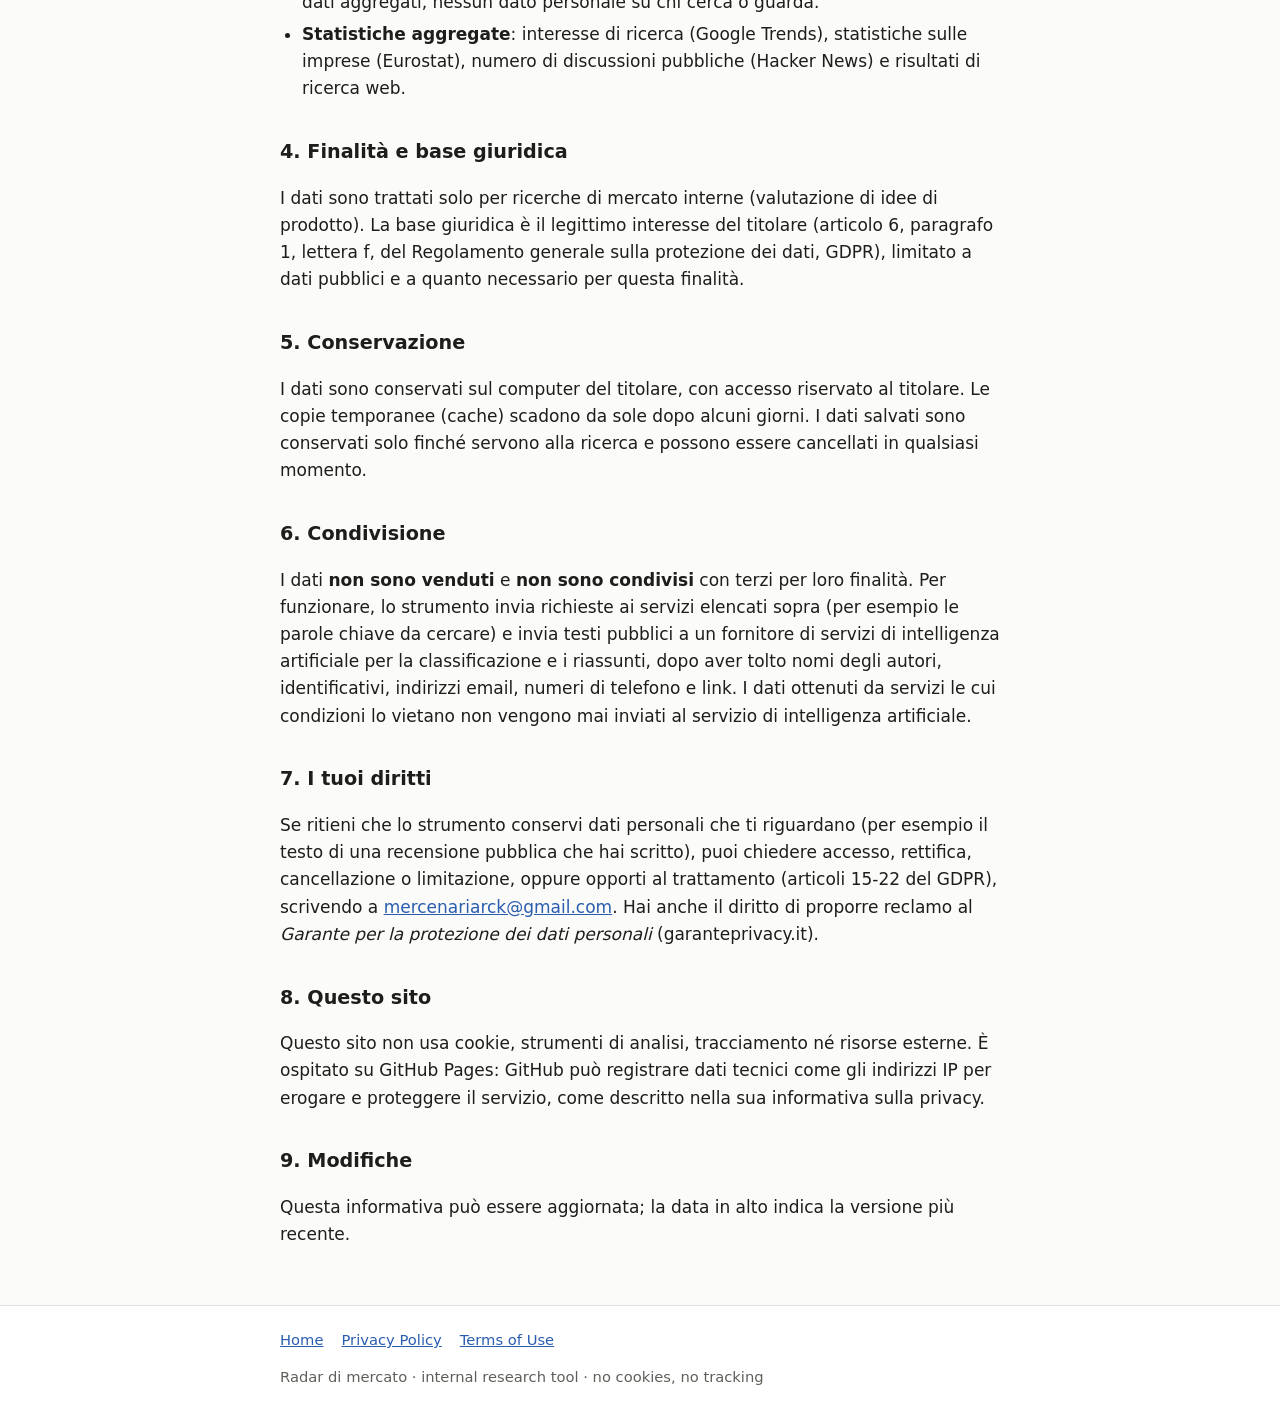
==== commit 8eeceb02: "Fonti: Google Ads API, YouTube Data API, Apple Ads e Pinterest Trends (sola lettura, dati aggregati)" ====
--- a/privacy.html
+++ b/privacy.html
@@ -37,6 +37,9 @@
       <strong>public reviews</strong>. For each public review the tool keeps only the text, the title, the rating, the date, the app
       version and the review identifier provided by the store (used to avoid duplicates). It does <strong>not store the reviewer's
       name</strong> or any other detail about the reviewer.</li>
+    <li><strong>Search and video statistics</strong> (Google Ads API, YouTube Data API, Apple Ads, Pinterest Trends): keyword search
+      volumes, search trends, and public video titles, channel names and view counts. Read-only access, aggregated data, no personal
+      data about the people who search or watch.</li>
     <li><strong>Aggregated statistics</strong>: search interest (Google Trends), business statistics (Eurostat), public discussion
       counts (Hacker News) and web search results.</li>
   </ul>
@@ -91,6 +94,9 @@
         classifiche e <strong>recensioni pubbliche</strong>. Di ogni recensione pubblica lo strumento conserva solo il testo, il titolo,
         il voto, la data, la versione dell'app e l'identificativo della recensione fornito dallo store (serve a evitare doppioni).
         <strong>Non conserva il nome dell'autore</strong> né altri dati su chi ha scritto la recensione.</li>
+      <li><strong>Statistiche di ricerca e dei video</strong> (Google Ads API, YouTube Data API, Apple Ads, Pinterest Trends): volumi di
+        ricerca delle parole chiave, tendenze di ricerca, titoli, nomi dei canali e visualizzazioni dei video pubblici. Accesso in sola
+        lettura, dati aggregati, nessun dato personale su chi cerca o guarda.</li>
       <li><strong>Statistiche aggregate</strong>: interesse di ricerca (Google Trends), statistiche sulle imprese (Eurostat), numero di
         discussioni pubbliche (Hacker News) e risultati di ricerca web.</li>
     </ul>
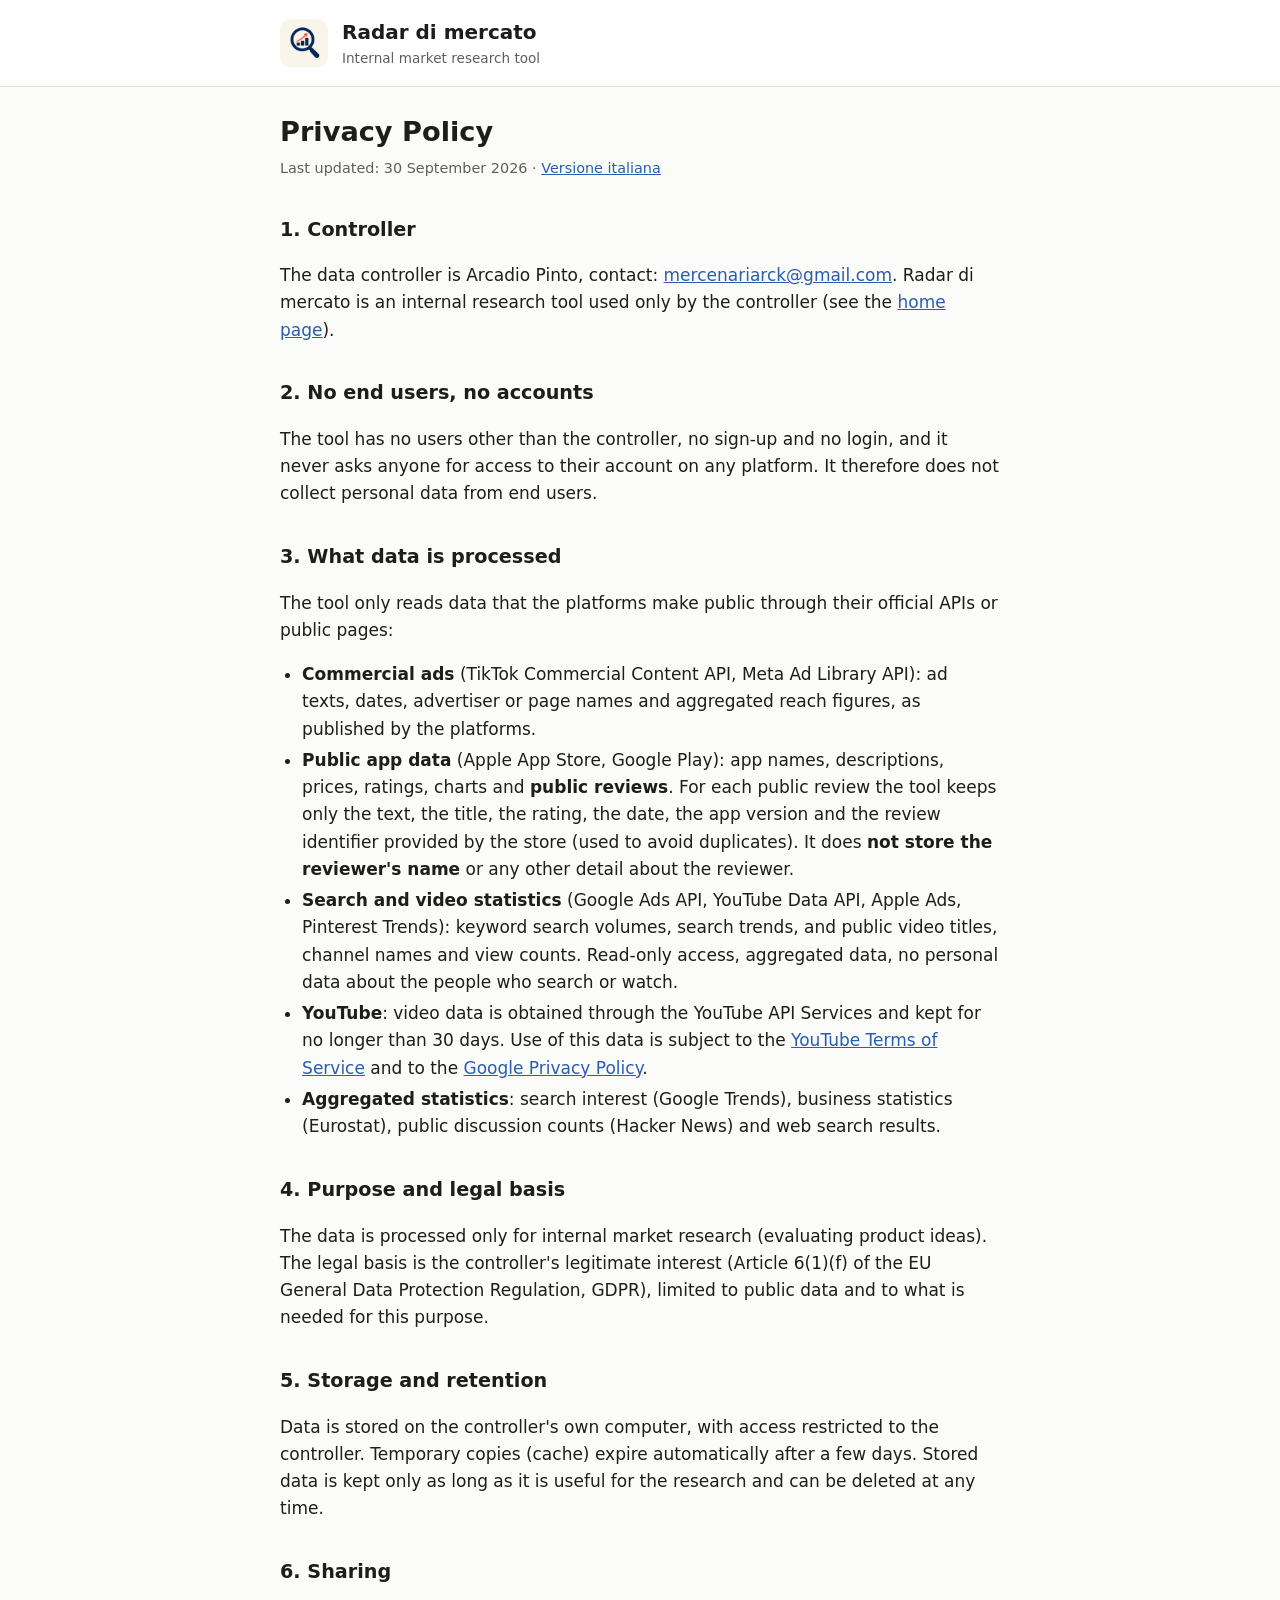
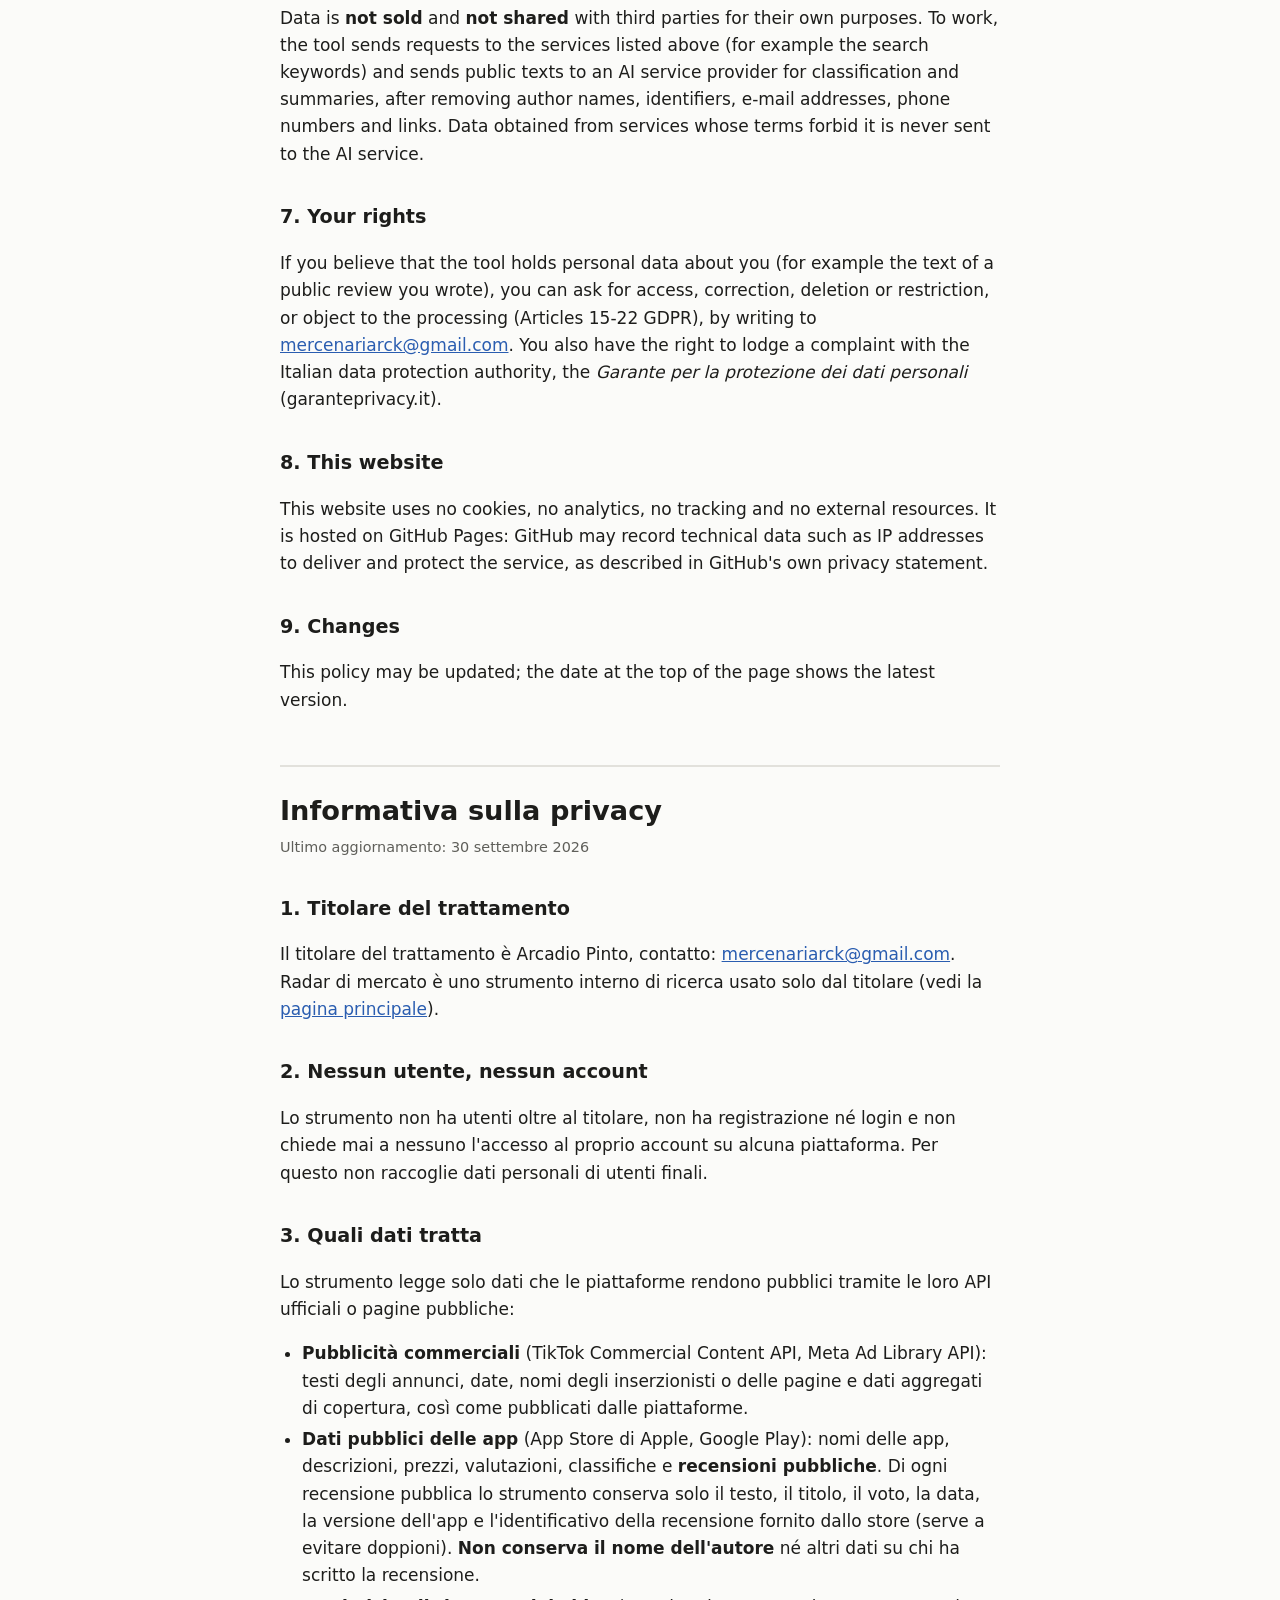
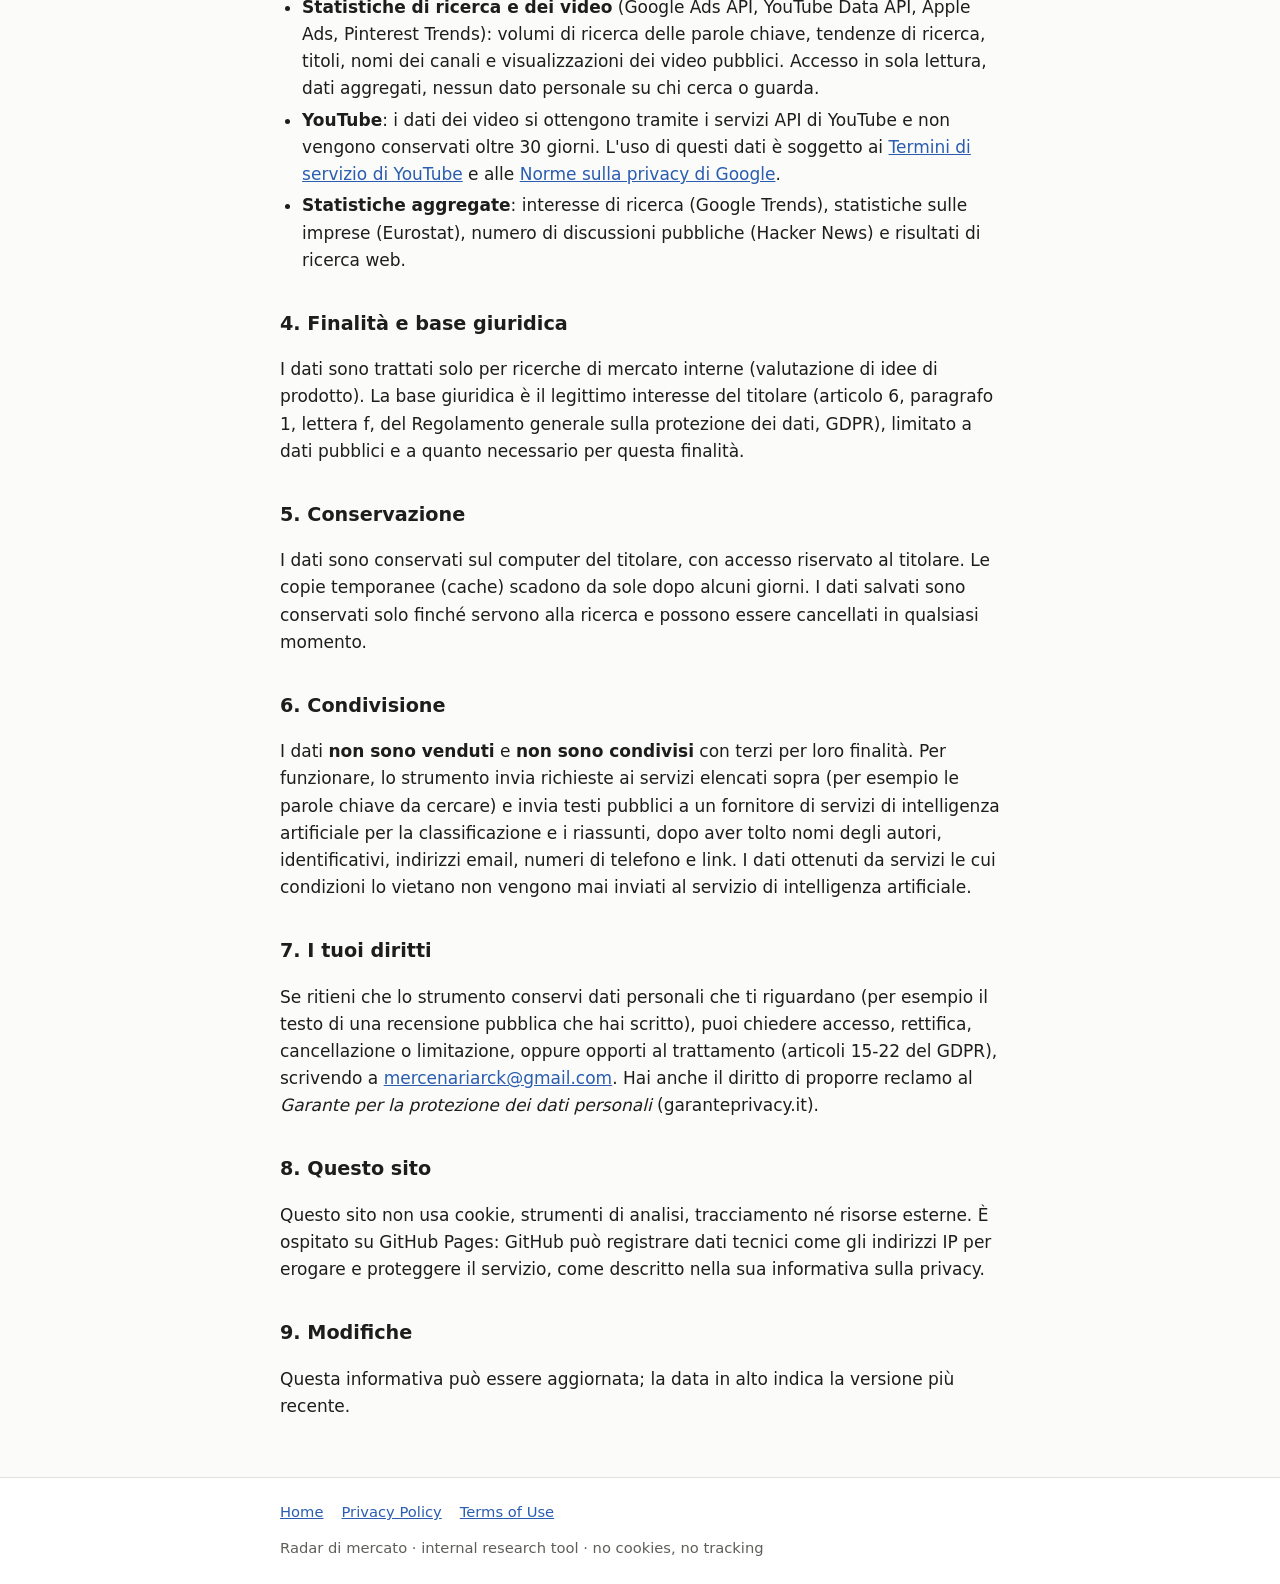
==== commit 17a2c183: "YouTube: link ai Termini di servizio di YouTube e alle Norme sulla privacy di Google Co-Authored-By:" ====
--- a/privacy.html
+++ b/privacy.html
@@ -40,6 +40,9 @@
     <li><strong>Search and video statistics</strong> (Google Ads API, YouTube Data API, Apple Ads, Pinterest Trends): keyword search
       volumes, search trends, and public video titles, channel names and view counts. Read-only access, aggregated data, no personal
       data about the people who search or watch.</li>
+    <li><strong>YouTube</strong>: video data is obtained through the YouTube API Services and kept for no longer than 30 days. Use of
+      this data is subject to the <a href="https://www.youtube.com/t/terms">YouTube Terms of Service</a> and to the
+      <a href="https://policies.google.com/privacy">Google Privacy Policy</a>.</li>
     <li><strong>Aggregated statistics</strong>: search interest (Google Trends), business statistics (Eurostat), public discussion
       counts (Hacker News) and web search results.</li>
   </ul>
@@ -97,6 +100,9 @@
       <li><strong>Statistiche di ricerca e dei video</strong> (Google Ads API, YouTube Data API, Apple Ads, Pinterest Trends): volumi di
         ricerca delle parole chiave, tendenze di ricerca, titoli, nomi dei canali e visualizzazioni dei video pubblici. Accesso in sola
         lettura, dati aggregati, nessun dato personale su chi cerca o guarda.</li>
+      <li><strong>YouTube</strong>: i dati dei video si ottengono tramite i servizi API di YouTube e non vengono conservati oltre 30 giorni.
+        L'uso di questi dati è soggetto ai <a href="https://www.youtube.com/t/terms">Termini di servizio di YouTube</a> e alle
+        <a href="https://policies.google.com/privacy">Norme sulla privacy di Google</a>.</li>
       <li><strong>Statistiche aggregate</strong>: interesse di ricerca (Google Trends), statistiche sulle imprese (Eurostat), numero di
         discussioni pubbliche (Hacker News) e risultati di ricerca web.</li>
     </ul>
